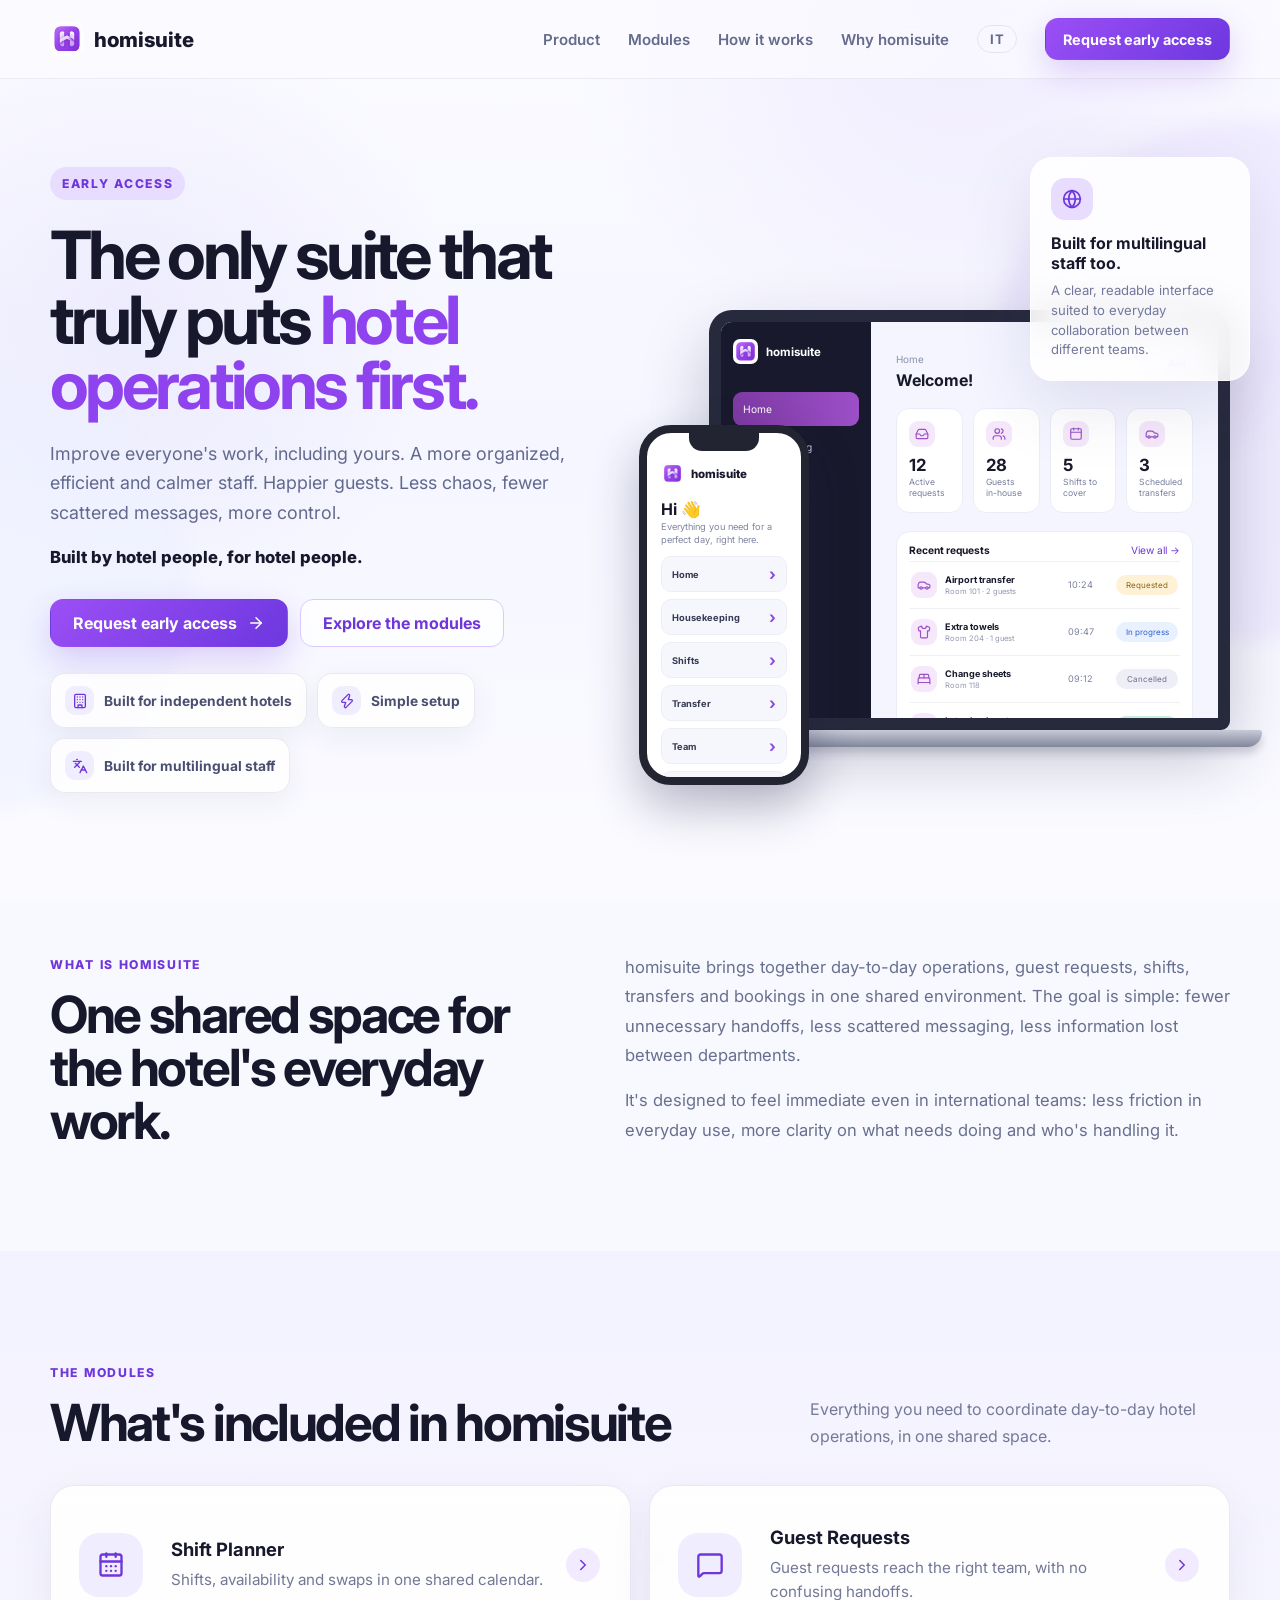
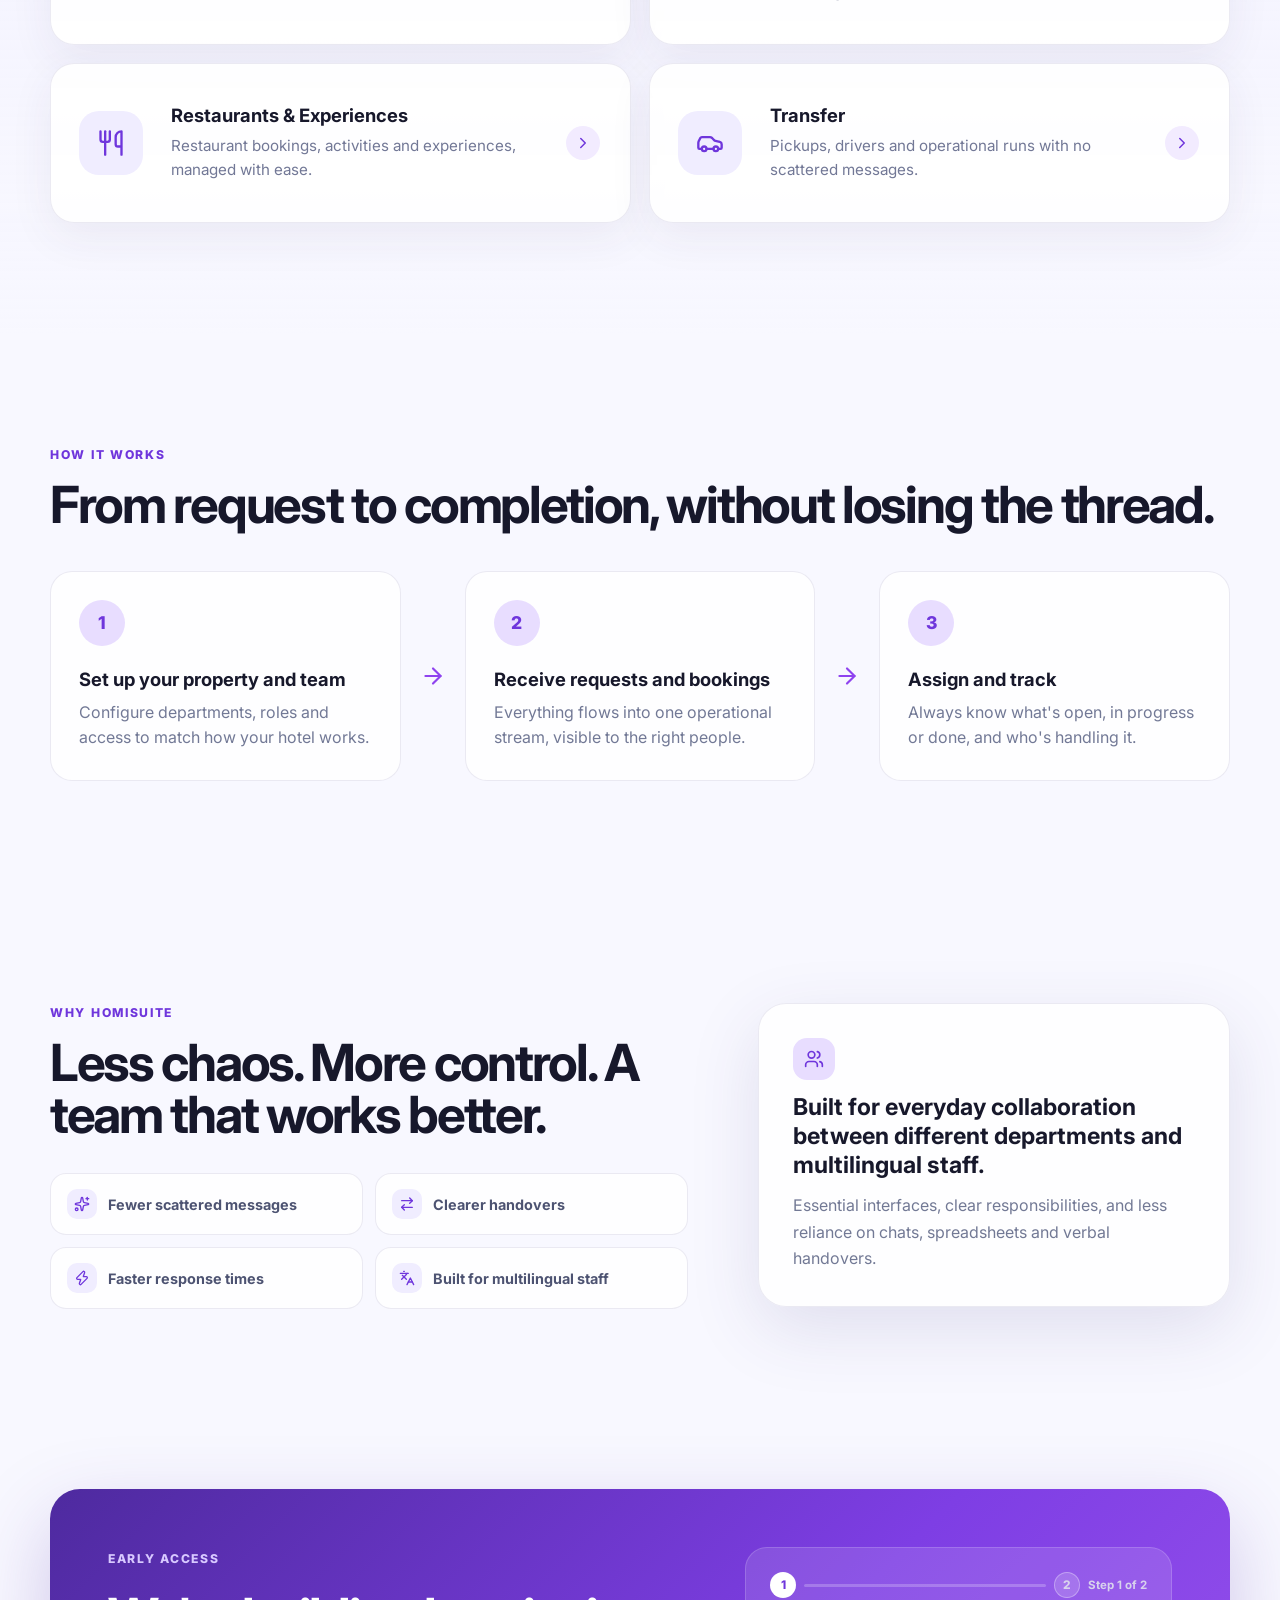
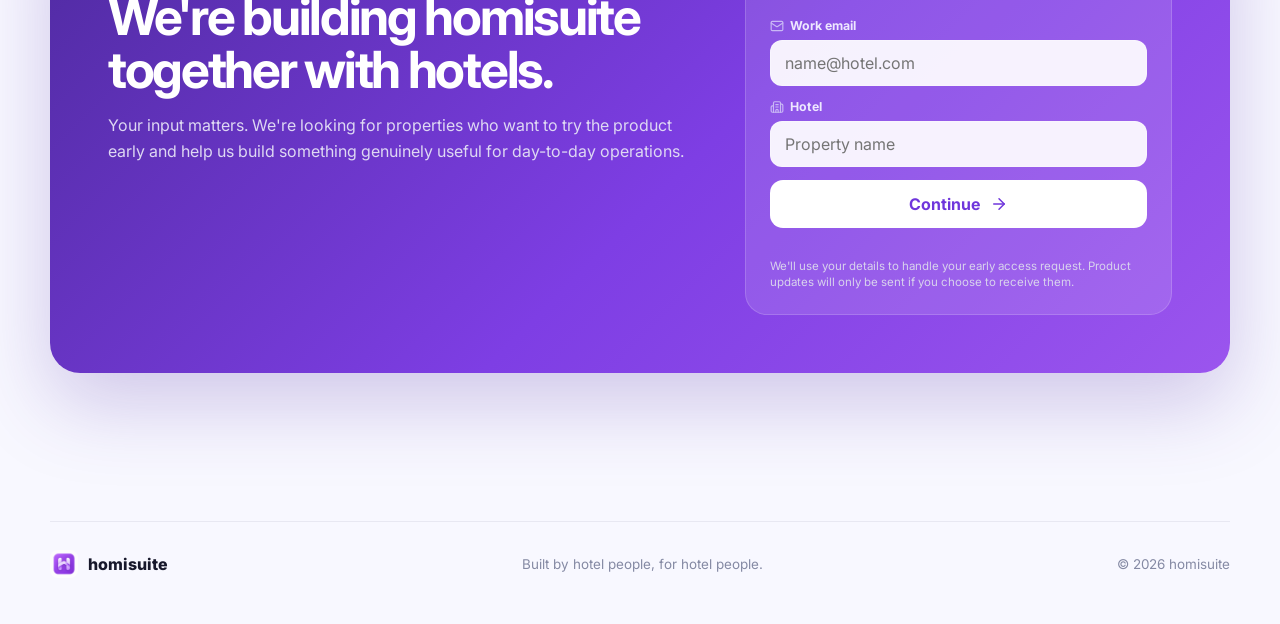
==== en/index.html @ 96ec38be "Aggiunge la versione inglese della landing page (/en/) Pagina statica separata invece di un toggle l" ====
<!DOCTYPE html>
<html lang="en">
<head>
  <meta charset="UTF-8" />
  <meta name="viewport" content="width=device-width, initial-scale=1.0" />
  <meta name="description" content="homisuite is the operations suite for hotels that brings guest requests, shifts, transfers, restaurants and experiences together in one shared space." />
  <meta name="theme-color" content="#17182b" />
  <meta name="color-scheme" content="light" />
  <title>homisuite — Hotel operations, in one shared space</title>
  <link rel="canonical" href="https://www.homisuite.com/en/" />
  <link rel="alternate" hreflang="it" href="https://www.homisuite.com/" />
  <link rel="alternate" hreflang="en" href="https://www.homisuite.com/en/" />
  <link rel="alternate" hreflang="x-default" href="https://www.homisuite.com/" />

  <!-- Open Graph -->
  <meta property="og:type" content="website" />
  <meta property="og:url" content="https://www.homisuite.com/en/" />
  <meta property="og:site_name" content="homisuite" />
  <meta property="og:locale" content="en_US" />
  <meta property="og:locale:alternate" content="it_IT" />
  <meta property="og:title" content="homisuite — Hotel operations, in one shared space" />
  <meta property="og:description" content="homisuite is the operations suite for hotels that brings guest requests, shifts, transfers, restaurants and experiences together in one shared space." />
  <meta property="og:image" content="https://www.homisuite.com/assets/og-image.png" />
  <meta property="og:image:width" content="1200" />
  <meta property="og:image:height" content="630" />
  <meta property="og:image:alt" content="homisuite — Hotel operations software, built for hotel people" />

  <!-- Twitter Card -->
  <meta name="twitter:card" content="summary_large_image" />
  <meta name="twitter:title" content="homisuite — Hotel operations, in one shared space" />
  <meta name="twitter:description" content="homisuite is the operations suite for hotels that brings guest requests, shifts, transfers, restaurants and experiences together in one shared space." />
  <meta name="twitter:image" content="https://www.homisuite.com/assets/og-image.png" />

  <link rel="preconnect" href="https://fonts.googleapis.com">
  <link rel="preconnect" href="https://fonts.gstatic.com" crossorigin>
  <link href="https://fonts.googleapis.com/css2?family=Inter:wght@400;500;600;700;800&display=swap" rel="stylesheet">
  <link rel="icon" type="image/png" href="../assets/homisuite-icon-256.png" />
  <link rel="apple-touch-icon" href="../assets/homisuite-icon-256.png" />
  <link rel="stylesheet" href="../styles.css" />

  <script type="application/ld+json">
  {
    "@context": "https://schema.org",
    "@type": "SoftwareApplication",
    "name": "homisuite",
    "url": "https://www.homisuite.com/en/",
    "description": "homisuite is the operations suite for hotels that brings guest requests, shifts, transfers, restaurants and experiences together in one shared space.",
    "applicationCategory": "BusinessApplication",
    "operatingSystem": "Web",
    "image": "https://www.homisuite.com/assets/og-image.png",
    "publisher": {
      "@type": "Organization",
      "name": "homisuite",
      "url": "https://www.homisuite.com/",
      "logo": "https://www.homisuite.com/assets/homisuite-icon-256.png"
    }
  }
  </script>
</head>
<body>
  <div class="ambient ambient-one"></div>
  <div class="ambient ambient-two"></div>

  <header class="site-header">
    <div class="container nav-wrap">
      <a class="brand" href="#top" aria-label="homisuite home">
        <img src="../assets/homisuite-icon-256.png" alt="" class="brand-icon" />
        <span>homisuite</span>
      </a>

      <nav class="nav-links" aria-label="Main navigation">
        <a href="#product">Product</a>
        <a href="#modules">Modules</a>
        <a href="#how-it-works">How it works</a>
        <a href="#why">Why homisuite</a>
        <a class="lang-switch" href="/" hreflang="it" lang="it">IT</a>
      </nav>

      <a class="button button-small button-primary" href="#early-access">Request early access</a>
      <button class="menu-toggle" aria-label="Open menu" aria-expanded="false">
        <svg class="icon icon-menu" viewBox="0 0 24 24" fill="none" stroke="currentColor" stroke-width="2" stroke-linecap="round" stroke-linejoin="round" aria-hidden="true"><path d="M4 5h16" /><path d="M4 12h16" /><path d="M4 19h16" /></svg>
        <svg class="icon icon-x" viewBox="0 0 24 24" fill="none" stroke="currentColor" stroke-width="2" stroke-linecap="round" stroke-linejoin="round" aria-hidden="true"><path d="M18 6 6 18" /><path d="m6 6 12 12" /></svg>
      </button>
    </div>
  </header>

  <main id="top">
    <section class="hero section">
      <div class="container hero-grid">
        <div class="hero-copy">
          <span class="eyebrow">EARLY ACCESS</span>
          <h1>The only suite that truly puts <span>hotel operations first.</span></h1>
          <p class="hero-lead">Improve everyone's work, including yours. A more organized, efficient and calmer staff. Happier guests. Less chaos, fewer scattered messages, more control.</p>
          <p class="origin-line">Built by hotel people, for hotel people.</p>

          <div class="hero-actions">
            <a class="button button-primary" href="#early-access">Request early access <svg class="icon icon-arrow-right" viewBox="0 0 24 24" fill="none" stroke="currentColor" stroke-width="2" stroke-linecap="round" stroke-linejoin="round" aria-hidden="true"><path d="M5 12h14" /><path d="m12 5 7 7-7 7" /></svg></a>
            <a class="button button-secondary" href="#modules">Explore the modules</a>
          </div>

          <div class="hero-chips" aria-label="Key strengths">
            <div class="chip"><span class="chip-icon"><svg class="icon icon-building" viewBox="0 0 24 24" fill="none" stroke="currentColor" stroke-width="2" stroke-linecap="round" stroke-linejoin="round" aria-hidden="true"><path d="M12 10h.01" /><path d="M12 14h.01" /><path d="M12 6h.01" /><path d="M16 10h.01" /><path d="M16 14h.01" /><path d="M16 6h.01" /><path d="M8 10h.01" /><path d="M8 14h.01" /><path d="M8 6h.01" /><path d="M9 22v-3a1 1 0 0 1 1-1h4a1 1 0 0 1 1 1v3" /><rect x="4" y="2" width="16" height="20" rx="2" /></svg></span><span>Built for independent hotels</span></div>
            <div class="chip"><span class="chip-icon"><svg class="icon icon-zap" viewBox="0 0 24 24" fill="none" stroke="currentColor" stroke-width="2" stroke-linecap="round" stroke-linejoin="round" aria-hidden="true"><path d="M15.914 4a1.5 1.5 0 00-2.474-1.561l-9 9A1.5 1.5 0 005.5 14h4.002a.5.5 0 01.471.666L8.086 20a1.5 1.5 0 002.475 1.56l9-9A1.5 1.5 0 0018.5 10h-3.997a.5.5 0 01-.472-.667z" /></svg></span><span>Simple setup</span></div>
            <div class="chip"><span class="chip-icon"><svg class="icon icon-languages" viewBox="0 0 24 24" fill="none" stroke="currentColor" stroke-width="2" stroke-linecap="round" stroke-linejoin="round" aria-hidden="true"><path d="m5 8 6 6" /><path d="m4 14 6-6 2-3" /><path d="M2 5h12" /><path d="M7 2h1" /><path d="m22 22-5-10-5 10" /><path d="M14 18h6" /></svg></span><span>Built for multilingual staff</span></div>
          </div>
        </div>

        <div class="hero-visual" aria-label="homisuite product preview">
          <div class="multilingual-card glass-card">
            <div class="round-icon"><svg class="icon icon-globe" viewBox="0 0 24 24" fill="none" stroke="currentColor" stroke-width="2" stroke-linecap="round" stroke-linejoin="round" aria-hidden="true"><circle cx="12" cy="12" r="10" /><path d="M12 2a14.5 14.5 0 0 0 0 20 14.5 14.5 0 0 0 0-20" /><path d="M2 12h20" /></svg></div>
            <strong>Built for multilingual staff too.</strong>
            <p>A clear, readable interface suited to everyday collaboration between different teams.</p>
          </div>

          <div class="laptop-shell">
            <div class="screen">
              <aside class="mock-sidebar">
                <div class="mock-brand"><img src="../assets/homisuite-icon-256.png" alt=""><span>homisuite</span></div>
                <button class="mock-nav active">Home</button>
                <button class="mock-nav">Housekeeping</button>
                <button class="mock-nav">Shifts</button>
                <button class="mock-nav">Transfer</button>
                <button class="mock-nav">Team</button>
                <button class="mock-nav">Settings</button>
              </aside>

              <div class="mock-main">
                <div class="mock-topbar">
                  <div>
                    <small>Home</small>
                    <h3>Welcome!</h3>
                  </div>
                  <div class="mock-avatar">AM</div>
                </div>

                <div class="mock-kpis">
                  <article><span class="kpi-icon"><svg viewBox="0 0 24 24" fill="none" stroke="currentColor" stroke-width="2" stroke-linecap="round" stroke-linejoin="round" aria-hidden="true"><polyline points="22 12 16 12 14 15 10 15 8 12 2 12" /><path d="M5.45 5.11 2 12v6a2 2 0 0 0 2 2h16a2 2 0 0 0 2-2v-6l-3.45-6.89A2 2 0 0 0 16.76 4H7.24a2 2 0 0 0-1.79 1.11z" /></svg></span><strong>12</strong><small>Active requests</small></article>
                  <article><span class="kpi-icon"><svg viewBox="0 0 24 24" fill="none" stroke="currentColor" stroke-width="2" stroke-linecap="round" stroke-linejoin="round" aria-hidden="true"><path d="M16 21v-2a4 4 0 0 0-4-4H6a4 4 0 0 0-4 4v2" /><path d="M16 3.128a4 4 0 0 1 0 7.744" /><path d="M22 21v-2a4 4 0 0 0-3-3.87" /><circle cx="9" cy="7" r="4" /></svg></span><strong>28</strong><small>Guests in-house</small></article>
                  <article><span class="kpi-icon"><svg viewBox="0 0 24 24" fill="none" stroke="currentColor" stroke-width="2" stroke-linecap="round" stroke-linejoin="round" aria-hidden="true"><path d="M8 2v3" /><path d="M16 2v3" /><rect x="3" y="3" width="18" height="18" rx="2" /><path d="M3 9h18" /></svg></span><strong>5</strong><small>Shifts to cover</small></article>
                  <article><span class="kpi-icon"><svg viewBox="0 0 24 24" fill="none" stroke="currentColor" stroke-width="2" stroke-linecap="round" stroke-linejoin="round" aria-hidden="true"><path d="M19 17h2c.6 0 1-.4 1-1v-3c0-.9-.7-1.7-1.5-1.9C18.7 10.6 16 10 16 10s-1.3-1.4-2.2-2.3c-.5-.4-1.1-.7-1.8-.7H5c-.6 0-1.1.4-1.4.9l-1.4 2.9A3.7 3.7 0 0 0 2 12v4c0 .6.4 1 1 1h2" /><circle cx="7" cy="17" r="2" /><path d="M9 17h6" /><circle cx="17" cy="17" r="2" /></svg></span><strong>3</strong><small>Scheduled transfers</small></article>
                </div>

                <div class="mock-list">
                  <div class="list-header"><strong>Recent requests</strong><span>View all →</span></div>
                  <div class="mock-row"><span class="row-icon"><svg viewBox="0 0 24 24" fill="none" stroke="currentColor" stroke-width="2" stroke-linecap="round" stroke-linejoin="round" aria-hidden="true"><path d="M19 17h2c.6 0 1-.4 1-1v-3c0-.9-.7-1.7-1.5-1.9C18.7 10.6 16 10 16 10s-1.3-1.4-2.2-2.3c-.5-.4-1.1-.7-1.8-.7H5c-.6 0-1.1.4-1.4.9l-1.4 2.9A3.7 3.7 0 0 0 2 12v4c0 .6.4 1 1 1h2" /><circle cx="7" cy="17" r="2" /><path d="M9 17h6" /><circle cx="17" cy="17" r="2" /></svg></span><div><strong>Airport transfer</strong><small>Room 101 · 2 guests</small></div><time>10:24</time><span class="status wait">Requested</span></div>
                  <div class="mock-row"><span class="row-icon"><svg viewBox="0 0 24 24" fill="none" stroke="currentColor" stroke-width="2" stroke-linecap="round" stroke-linejoin="round" aria-hidden="true"><path d="M20.38 3.46 16 2a4 4 0 0 1-8 0L3.62 3.46a2 2 0 0 0-1.34 2.23l.58 3.47a1 1 0 0 0 .99.84H6v10c0 1.1.9 2 2 2h8a2 2 0 0 0 2-2V10h2.15a1 1 0 0 0 .99-.84l.58-3.47a2 2 0 0 0-1.34-2.23z" /></svg></span><div><strong>Extra towels</strong><small>Room 204 · 1 guest</small></div><time>09:47</time><span class="status prog">In progress</span></div>
                  <div class="mock-row"><span class="row-icon"><svg viewBox="0 0 24 24" fill="none" stroke="currentColor" stroke-width="2" stroke-linecap="round" stroke-linejoin="round" aria-hidden="true"><path d="M2 20v-8a2 2 0 0 1 2-2h16a2 2 0 0 1 2 2v8" /><path d="M4 10V6a2 2 0 0 1 2-2h12a2 2 0 0 1 2 2v4" /><path d="M12 4v6" /><path d="M2 18h20" /></svg></span><div><strong>Change sheets</strong><small>Room 118</small></div><time>09:12</time><span class="status off">Cancelled</span></div>
                  <div class="mock-row"><span class="row-icon"><svg viewBox="0 0 24 24" fill="none" stroke="currentColor" stroke-width="2" stroke-linecap="round" stroke-linejoin="round" aria-hidden="true"><circle cx="12" cy="12" r="10" /><path d="M12 6v6l4 2" /></svg></span><div><strong>Late check-out</strong><small>Room 117 · 1 guest</small></div><time>08:50</time><span class="status done">Completed</span></div>
                </div>
              </div>
            </div>
            <div class="laptop-base"></div>
          </div>

          <div class="phone-shell">
            <div class="phone-notch"></div>
            <div class="phone-content">
              <div class="phone-brand"><img src="../assets/homisuite-icon-256.png" alt=""><span>homisuite</span></div>
              <h3>Hi 👋</h3>
              <p>Everything you need for a perfect day, right here.</p>
              <div class="phone-item">Home <span>›</span></div>
              <div class="phone-item">Housekeeping <span>›</span></div>
              <div class="phone-item">Shifts <span>›</span></div>
              <div class="phone-item">Transfer <span>›</span></div>
              <div class="phone-item">Team <span>›</span></div>
              <div class="phone-item">Settings <span>›</span></div>
            </div>
          </div>
        </div>
      </div>
    </section>

    <section id="product" class="section section-tight">
      <div class="container intro-grid">
        <div>
          <span class="section-label">WHAT IS HOMISUITE</span>
          <h2>One shared space for the hotel's everyday work.</h2>
        </div>
        <div class="intro-copy">
          <p>homisuite brings together day-to-day operations, guest requests, shifts, transfers and bookings in one shared environment. The goal is simple: fewer unnecessary handoffs, less scattered messaging, less information lost between departments.</p>
          <p>It's designed to feel immediate even in international teams: less friction in everyday use, more clarity on what needs doing and who's handling it.</p>
        </div>
      </div>
    </section>

    <section id="modules" class="section modules-section">
      <div class="container">
        <div class="section-heading">
          <div>
            <span class="section-label">THE MODULES</span>
            <h2>What's included in homisuite</h2>
          </div>
          <p>Everything you need to coordinate day-to-day hotel operations, in one shared space.</p>
        </div>

        <div class="module-grid">
          <article class="module-card reveal">
            <div class="module-icon"><svg class="icon icon-calendar-days" viewBox="0 0 24 24" fill="none" stroke="currentColor" stroke-width="2" stroke-linecap="round" stroke-linejoin="round" aria-hidden="true"><path d="M8 2v3" /><path d="M16 2v3" /><rect x="3" y="3" width="18" height="18" rx="2" /><path d="M3 9h18" /><path d="M8 13h.01" /><path d="M12 13h.01" /><path d="M16 13h.01" /><path d="M8 17h.01" /><path d="M12 17h.01" /><path d="M16 17h.01" /></svg></div>
            <div><h3>Shift Planner</h3><p>Shifts, availability and swaps in one shared calendar.</p></div>
            <span class="card-arrow"><svg class="icon icon-chevron-right" viewBox="0 0 24 24" fill="none" stroke="currentColor" stroke-width="2" stroke-linecap="round" stroke-linejoin="round" aria-hidden="true"><path d="m9 18 6-6-6-6" /></svg></span>
          </article>
          <article class="module-card reveal">
            <div class="module-icon"><svg class="icon icon-message-square" viewBox="0 0 24 24" fill="none" stroke="currentColor" stroke-width="2" stroke-linecap="round" stroke-linejoin="round" aria-hidden="true"><path d="M22 17a2 2 0 0 1-2 2H6.828a2 2 0 0 0-1.414.586l-2.202 2.202A.71.71 0 0 1 2 21.286V5a2 2 0 0 1 2-2h16a2 2 0 0 1 2 2z" /></svg></div>
            <div><h3>Guest Requests</h3><p>Guest requests reach the right team, with no confusing handoffs.</p></div>
            <span class="card-arrow"><svg class="icon icon-chevron-right" viewBox="0 0 24 24" fill="none" stroke="currentColor" stroke-width="2" stroke-linecap="round" stroke-linejoin="round" aria-hidden="true"><path d="m9 18 6-6-6-6" /></svg></span>
          </article>
          <article class="module-card reveal">
            <div class="module-icon"><svg class="icon icon-utensils" viewBox="0 0 24 24" fill="none" stroke="currentColor" stroke-width="2" stroke-linecap="round" stroke-linejoin="round" aria-hidden="true"><path d="M3 2v7c0 1.1.9 2 2 2h4a2 2 0 0 0 2-2V2" /><path d="M7 2v20" /><path d="M21 15V2a5 5 0 0 0-5 5v6c0 1.1.9 2 2 2h3Zm0 0v7" /></svg></div>
            <div><h3>Restaurants &amp; Experiences</h3><p>Restaurant bookings, activities and experiences, managed with ease.</p></div>
            <span class="card-arrow"><svg class="icon icon-chevron-right" viewBox="0 0 24 24" fill="none" stroke="currentColor" stroke-width="2" stroke-linecap="round" stroke-linejoin="round" aria-hidden="true"><path d="m9 18 6-6-6-6" /></svg></span>
          </article>
          <article class="module-card reveal">
            <div class="module-icon"><svg class="icon icon-car" viewBox="0 0 24 24" fill="none" stroke="currentColor" stroke-width="2" stroke-linecap="round" stroke-linejoin="round" aria-hidden="true"><path d="M19 17h2c.6 0 1-.4 1-1v-3c0-.9-.7-1.7-1.5-1.9C18.7 10.6 16 10 16 10s-1.3-1.4-2.2-2.3c-.5-.4-1.1-.7-1.8-.7H5c-.6 0-1.1.4-1.4.9l-1.4 2.9A3.7 3.7 0 0 0 2 12v4c0 .6.4 1 1 1h2" /><circle cx="7" cy="17" r="2" /><path d="M9 17h6" /><circle cx="17" cy="17" r="2" /></svg></div>
            <div><h3>Transfer</h3><p>Pickups, drivers and operational runs with no scattered messages.</p></div>
            <span class="card-arrow"><svg class="icon icon-chevron-right" viewBox="0 0 24 24" fill="none" stroke="currentColor" stroke-width="2" stroke-linecap="round" stroke-linejoin="round" aria-hidden="true"><path d="m9 18 6-6-6-6" /></svg></span>
          </article>
        </div>
      </div>
    </section>

    <section id="how-it-works" class="section process-section">
      <div class="container">
        <div class="section-heading single">
          <div><span class="section-label">HOW IT WORKS</span><h2>From request to completion, without losing the thread.</h2></div>
        </div>

        <div class="steps-grid">
          <article class="step-card reveal"><span class="step-number">1</span><h3>Set up your property and team</h3><p>Configure departments, roles and access to match how your hotel works.</p></article>
          <div class="step-arrow"><svg class="icon icon-arrow-right" viewBox="0 0 24 24" fill="none" stroke="currentColor" stroke-width="2" stroke-linecap="round" stroke-linejoin="round" aria-hidden="true"><path d="M5 12h14" /><path d="m12 5 7 7-7 7" /></svg></div>
          <article class="step-card reveal"><span class="step-number">2</span><h3>Receive requests and bookings</h3><p>Everything flows into one operational stream, visible to the right people.</p></article>
          <div class="step-arrow"><svg class="icon icon-arrow-right" viewBox="0 0 24 24" fill="none" stroke="currentColor" stroke-width="2" stroke-linecap="round" stroke-linejoin="round" aria-hidden="true"><path d="M5 12h14" /><path d="m12 5 7 7-7 7" /></svg></div>
          <article class="step-card reveal"><span class="step-number">3</span><h3>Assign and track</h3><p>Always know what's open, in progress or done, and who's handling it.</p></article>
        </div>
      </div>
    </section>

    <section id="why" class="section benefits-section">
      <div class="container benefits-grid">
        <div>
          <span class="section-label">WHY HOMISUITE</span>
          <h2>Less chaos. More control. A team that works better.</h2>
          <div class="benefit-list">
            <div class="benefit-pill reveal"><span><svg class="icon icon-sparkles" viewBox="0 0 24 24" fill="none" stroke="currentColor" stroke-width="2" stroke-linecap="round" stroke-linejoin="round" aria-hidden="true"><path d="M11.017 2.814a1 1 0 0 1 1.966 0l1.051 5.558a2 2 0 0 0 1.594 1.594l5.558 1.051a1 1 0 0 1 0 1.966l-5.558 1.051a2 2 0 0 0-1.594 1.594l-1.051 5.558a1 1 0 0 1-1.966 0l-1.051-5.558a2 2 0 0 0-1.594-1.594l-5.558-1.051a1 1 0 0 1 0-1.966l5.558-1.051a2 2 0 0 0 1.594-1.594z" /><path d="M20 2v4" /><path d="M22 4h-4" /><circle cx="4" cy="20" r="2" /></svg></span>Fewer scattered messages</div>
            <div class="benefit-pill reveal"><span><svg class="icon icon-arrow-right-left" viewBox="0 0 24 24" fill="none" stroke="currentColor" stroke-width="2" stroke-linecap="round" stroke-linejoin="round" aria-hidden="true"><path d="m16 3 4 4-4 4" /><path d="M20 7H4" /><path d="m8 21-4-4 4-4" /><path d="M4 17h16" /></svg></span>Clearer handovers</div>
            <div class="benefit-pill reveal"><span><svg class="icon icon-zap" viewBox="0 0 24 24" fill="none" stroke="currentColor" stroke-width="2" stroke-linecap="round" stroke-linejoin="round" aria-hidden="true"><path d="M15.914 4a1.5 1.5 0 00-2.474-1.561l-9 9A1.5 1.5 0 005.5 14h4.002a.5.5 0 01.471.666L8.086 20a1.5 1.5 0 002.475 1.56l9-9A1.5 1.5 0 0018.5 10h-3.997a.5.5 0 01-.472-.667z" /></svg></span>Faster response times</div>
            <div class="benefit-pill reveal"><span><svg class="icon icon-languages" viewBox="0 0 24 24" fill="none" stroke="currentColor" stroke-width="2" stroke-linecap="round" stroke-linejoin="round" aria-hidden="true"><path d="m5 8 6 6" /><path d="m4 14 6-6 2-3" /><path d="M2 5h12" /><path d="M7 2h1" /><path d="m22 22-5-10-5 10" /><path d="M14 18h6" /></svg></span>Built for multilingual staff</div>
          </div>
        </div>
        <aside class="team-card">
          <div class="round-icon"><svg class="icon icon-users" viewBox="0 0 24 24" fill="none" stroke="currentColor" stroke-width="2" stroke-linecap="round" stroke-linejoin="round" aria-hidden="true"><path d="M16 21v-2a4 4 0 0 0-4-4H6a4 4 0 0 0-4 4v2" /><path d="M16 3.128a4 4 0 0 1 0 7.744" /><path d="M22 21v-2a4 4 0 0 0-3-3.87" /><circle cx="9" cy="7" r="4" /></svg></div>
          <h3>Built for everyday collaboration between different departments and multilingual staff.</h3>
          <p>Essential interfaces, clear responsibilities, and less reliance on chats, spreadsheets and verbal handovers.</p>
        </aside>
      </div>
    </section>

    <section id="early-access" class="section cta-section">
      <div class="container cta-card">
        <div>
          <span class="section-label light">EARLY ACCESS</span>
          <h2>We're building homisuite together with hotels.</h2>
          <p>Your input matters. We're looking for properties who want to try the product early and help us build something genuinely useful for day-to-day operations.</p>
        </div>
        <form class="early-form" id="earlyForm" novalidate>
          <div class="form-progress" role="status" aria-live="polite">
            <span class="form-progress-step is-active" data-step-dot="1">1</span>
            <span class="form-progress-track"><span class="form-progress-fill" id="earlyFormProgressFill"></span></span>
            <span class="form-progress-step" data-step-dot="2">2</span>
            <span class="form-progress-label" id="earlyFormProgressLabel">Step 1 of 2</span>
          </div>

          <fieldset class="form-step is-active" id="earlyFormStep1" data-step="1">
            <legend class="sr-only">Your details</legend>
            <label>
              <span><svg class="icon icon-mail" viewBox="0 0 24 24" fill="none" stroke="currentColor" stroke-width="2" stroke-linecap="round" stroke-linejoin="round" aria-hidden="true"><path d="m22 7-8.991 5.727a2 2 0 0 1-2.009 0L2 7" /><rect x="2" y="4" width="20" height="16" rx="2" /></svg>Work email</span>
              <input type="email" name="email" placeholder="name@hotel.com" autocomplete="email" required />
            </label>
            <label>
              <span><svg class="icon icon-building-2" viewBox="0 0 24 24" fill="none" stroke="currentColor" stroke-width="2" stroke-linecap="round" stroke-linejoin="round" aria-hidden="true"><path d="M10 12h4" /><path d="M10 8h4" /><path d="M14 21v-3a2 2 0 0 0-4 0v3" /><path d="M6 10H4a2 2 0 0 0-2 2v7a2 2 0 0 0 2 2h16a2 2 0 0 0 2-2V9a2 2 0 0 0-2-2h-2" /><path d="M6 21V5a2 2 0 0 1 2-2h8a2 2 0 0 1 2 2v16" /></svg>Hotel</span>
              <input type="text" name="hotel_name" placeholder="Property name" autocomplete="organization" required />
            </label>
            <button class="button button-light" type="button" id="earlyFormNext">
              Continue
              <svg class="icon icon-arrow-right" viewBox="0 0 24 24" fill="none" stroke="currentColor" stroke-width="2" stroke-linecap="round" stroke-linejoin="round" aria-hidden="true"><path d="M5 12h14" /><path d="m12 5 7 7-7 7" /></svg>
            </button>
          </fieldset>

          <fieldset class="form-step" id="earlyFormStep2" data-step="2">
            <legend class="sr-only">A few more details</legend>
            <div class="form-row">
              <div class="field">
                <span><svg class="icon icon-user" viewBox="0 0 24 24" fill="none" stroke="currentColor" stroke-width="2" stroke-linecap="round" stroke-linejoin="round" aria-hidden="true"><path d="M19 21v-2a4 4 0 0 0-4-4H9a4 4 0 0 0-4 4v2" /><circle cx="12" cy="7" r="4" /></svg>Your role</span>
                <select name="role" required>
                  <option value="" disabled selected hidden>Select…</option>
                  <option value="general_manager">General Manager</option>
                  <option value="front_office_manager">Front Office Manager</option>
                  <option value="front_office">Front Office / Reception</option>
                  <option value="operations">Operations</option>
                  <option value="owner">Owner</option>
                  <option value="other">Other</option>
                </select>
              </div>
              <div class="field">
                <span><svg class="icon icon-bed-double" viewBox="0 0 24 24" fill="none" stroke="currentColor" stroke-width="2" stroke-linecap="round" stroke-linejoin="round" aria-hidden="true"><path d="M2 20v-8a2 2 0 0 1 2-2h16a2 2 0 0 1 2 2v8" /><path d="M4 10V6a2 2 0 0 1 2-2h12a2 2 0 0 1 2 2v4" /><path d="M12 4v6" /><path d="M2 18h20" /></svg>Number of rooms</span>
                <select name="rooms_range" required>
                  <option value="" disabled selected hidden>Select…</option>
                  <option value="1-20">1–20</option>
                  <option value="21-50">21–50</option>
                  <option value="51-100">51–100</option>
                  <option value="101-200">101–200</option>
                  <option value="200+">200+</option>
                </select>
              </div>
            </div>
            <div class="field">
              <span><svg class="icon icon-list-checks" viewBox="0 0 24 24" fill="none" stroke="currentColor" stroke-width="2" stroke-linecap="round" stroke-linejoin="round" aria-hidden="true"><path d="M13 5h8" /><path d="M13 12h8" /><path d="M13 19h8" /><path d="m3 17 2 2 4-4" /><path d="m3 7 2 2 4-4" /></svg>What would you like to simplify? <small class="field-hint">(you can pick more than one)</small></span>
              <select name="main_problem" required multiple>
                <option value="guest_requests">Guest requests</option>
                <option value="shift_planning">Shifts &amp; staff scheduling</option>
                <option value="internal_communication">Cross-department communication</option>
                <option value="transfer">Transfers &amp; transportation</option>
                <option value="restaurants_experiences">Restaurants &amp; experiences</option>
                <option value="handover">Handovers</option>
                <option value="other">Other</option>
              </select>
            </div>

            <label class="checkbox-field">
              <input type="checkbox" name="marketing_consent" role="switch" />
              <span>I want to receive updates about the launch and news from homisuite.</span>
            </label>

            <label class="hp-field" aria-hidden="true">
              <span>Please leave this field blank</span>
              <input type="text" name="website" tabindex="-1" autocomplete="off" />
            </label>

            <div class="form-step-actions">
              <button class="button button-ghost-light" type="button" id="earlyFormBack">
                <svg class="icon icon-arrow-left" viewBox="0 0 24 24" fill="none" stroke="currentColor" stroke-width="2" stroke-linecap="round" stroke-linejoin="round" aria-hidden="true"><path d="m12 19-7-7 7-7" /><path d="M19 12H5" /></svg>
                Back
              </button>
              <button class="button button-light" type="submit" id="earlyFormSubmit">
                <span class="btn-label">Request early access</span>
                <svg class="icon icon-loader-2 spin" viewBox="0 0 24 24" fill="none" stroke="currentColor" stroke-width="2" stroke-linecap="round" stroke-linejoin="round" aria-hidden="true" hidden><path d="M21 12a9 9 0 1 1-6.219-8.56" /></svg>
              </button>
            </div>
          </fieldset>

          <p class="form-message" id="earlyFormMessage" role="status" aria-live="polite"></p>
          <small>We'll use your details to handle your early access request. Product updates will only be sent if you choose to receive them.</small>
        </form>
      </div>
    </section>
  </main>

  <footer class="site-footer">
    <div class="container footer-row">
      <a class="brand footer-brand" href="#top"><img src="../assets/homisuite-icon-256.png" alt=""><span>homisuite</span></a>
      <p>Built by hotel people, for hotel people.</p>
      <span>© 2026 homisuite</span>
    </div>
  </footer>

  <script src="../script.js"></script>
</body>
</html>
---- styles.css ----
:root {
  color-scheme: light;
  --navy: #17182b;
  --navy-soft: #252742;
  --purple: #8f43ef;
  --purple-2: #6f36dc;
  --purple-soft: #e8ddff;
  --lavender: #f0edff;
  --lavender-2: #e6e7f9;
  --paper: #ffffff;
  --text: #252842;
  --muted: #72789b;
  --border: rgba(89, 81, 149, 0.12);
  --shadow: 0 22px 70px rgba(63, 51, 121, 0.13);
}

* { box-sizing: border-box; }
[hidden] { display: none !important; }
/* Grid/flex items default to a content-based minimum size (min-width:auto),
   which lets a long word or a fixed-size child force its track wider than
   the viewport instead of wrapping/shrinking -- the classic "grid/flex
   blowout". Reset it everywhere so every row-like container can actually
   shrink on narrow screens. */
.hero-grid > *, .intro-grid > *, .section-heading > *, .module-grid > *,
.module-card, .steps-grid > *, .step-card, .benefits-grid > *,
.benefit-list > *, .benefit-pill, .cta-card > *, .form-row > *,
.mock-kpis > *, .mock-row > *, .hero-actions > *, .hero-chips > *,
.footer-row > *, .nav-wrap > * { min-width: 0; }
@media (prefers-reduced-motion: reduce) {
  *, *::before, *::after {
    animation-duration: .01ms !important;
    animation-iteration-count: 1 !important;
    transition-duration: .01ms !important;
    scroll-behavior: auto !important;
  }
}
html {
  scroll-behavior: smooth;
  /* iOS Safari scrolls the root element, not body -- overflow-x:hidden on
     body alone doesn't stop it there, so a bled/oversized element (e.g. the
     hero mockup's intentional off-frame crop) can still cause real
     horizontal rubber-banding on an iPhone even though desktop Chrome hides
     it. Setting it here too is what actually contains it on both. */
  overflow-x: hidden;
}
body {
  margin: 0;
  font-family: "Inter", system-ui, -apple-system, BlinkMacSystemFont, "Segoe UI", sans-serif;
  color: var(--text);
  background: #f8f8ff;
  overflow-x: hidden;
}

a { color: inherit; text-decoration: none; }
button, input { font: inherit; }
img { max-width: 100%; display: block; }

body::before {
  content: "";
  position: fixed;
  inset: 0;
  pointer-events: none;
  background:
    radial-gradient(circle at 75% 0%, rgba(151, 105, 244, 0.10), transparent 30%),
    radial-gradient(circle at 10% 35%, rgba(121, 97, 230, 0.08), transparent 25%),
    linear-gradient(180deg, #fbfbff 0%, #f5f6ff 50%, #fbfbff 100%);
  z-index: -3;
}

.ambient {
  position: fixed;
  border-radius: 50%;
  filter: blur(8px);
  opacity: .55;
  z-index: -2;
  pointer-events: none;
  animation: ambient-drift 22s ease-in-out infinite;
}
.ambient-one { width: 520px; height: 520px; background: #ebe4ff; top: 120px; right: -230px; animation-duration: 26s; }
.ambient-two { width: 440px; height: 440px; background: #edf0ff; bottom: 10%; left: -250px; animation-duration: 20s; animation-delay: -6s; }
@keyframes ambient-drift {
  0%, 100% { transform: translate(0, 0) scale(1); }
  33% { transform: translate(3%, -4%) scale(1.06); }
  66% { transform: translate(-3%, 3%) scale(.97); }
}

.container { width: min(1180px, calc(100% - 40px)); margin: 0 auto; }
.section { padding: 110px 0; position: relative; }
.section-tight { padding-top: 50px; padding-bottom: 90px; }

.site-header {
  position: sticky;
  top: 0;
  z-index: 50;
  background: rgba(250, 250, 255, 0.78);
  backdrop-filter: blur(18px);
  border-bottom: 1px solid rgba(52, 47, 90, .07);
}
.nav-wrap { min-height: 78px; display: flex; align-items: center; gap: 28px; }
.brand { display: inline-flex; align-items: center; gap: 10px; font-size: 1.28rem; font-weight: 800; color: var(--navy); }
.brand-icon { width: 34px; height: 34px; border-radius: 10px; }
.nav-links { display: flex; align-items: center; gap: 28px; margin-left: auto; color: #656b8c; font-weight: 600; font-size: .94rem; }
.nav-links a:hover { color: var(--purple-2); }
.lang-switch { display: inline-flex; align-items: center; padding: 5px 12px; border: 1px solid var(--border); border-radius: 999px; font-weight: 700; font-size: .82rem; letter-spacing: .02em; }
.lang-switch:hover { color: var(--purple-2); border-color: var(--purple-soft); }
.menu-toggle { display: none; position: relative; border: 0; background: transparent; color: var(--navy); padding: 6px; width: 36px; height: 36px; }
.menu-toggle .icon { position: absolute; top: 50%; left: 50%; width: 24px; height: 24px; margin: -12px 0 0 -12px; transition: opacity .18s ease, transform .28s cubic-bezier(.34,1.56,.64,1); }
.menu-toggle .icon-x { opacity: 0; transform: rotate(-90deg) scale(.5); }
.menu-toggle[aria-expanded="true"] .icon-menu { opacity: 0; transform: rotate(90deg) scale(.5); }
.menu-toggle[aria-expanded="true"] .icon-x { opacity: 1; transform: rotate(0) scale(1); }

.icon { width: 18px; height: 18px; flex-shrink: 0; }
.sr-only { position: absolute; width: 1px; height: 1px; padding: 0; margin: -1px; overflow: hidden; clip: rect(0, 0, 0, 0); white-space: nowrap; border: 0; }
@keyframes icon-spin { to { transform: rotate(360deg); } }
.icon.spin { animation: icon-spin .8s linear infinite; }

.button {
  min-height: 48px;
  padding: 0 22px;
  border-radius: 13px;
  display: inline-flex;
  align-items: center;
  justify-content: center;
  gap: 10px;
  font-weight: 700;
  border: 1px solid transparent;
  cursor: pointer;
  transition: transform .28s cubic-bezier(.34,1.56,.64,1), box-shadow .22s ease, background .18s ease;
}
.button:hover { transform: translateY(-2px) scale(1.015); }
.button:active { transform: translateY(0) scale(.98); transition-duration: .1s; }
.button-primary { color: white; background: linear-gradient(135deg, #9b4ff5, #6d37df); box-shadow: 0 12px 32px rgba(126, 67, 225, .24); }
.button-primary:hover { box-shadow: 0 18px 44px rgba(126, 67, 225, .36); }
.button-secondary { color: var(--purple-2); background: rgba(255,255,255,.76); border-color: #d9c9ff; }
.button-small { min-height: 42px; padding: 0 17px; font-size: .9rem; }
.button-light { background: white; color: var(--purple-2); width: 100%; }

.hero { padding-top: 88px; }
.hero-grid { display: grid; grid-template-columns: .95fr 1.05fr; gap: 55px; align-items: center; }
.eyebrow, .section-label {
  display: inline-flex;
  align-items: center;
  font-size: .76rem;
  letter-spacing: .14em;
  font-weight: 800;
  color: var(--purple-2);
  background: var(--purple-soft);
  padding: 9px 12px;
  border-radius: 999px;
}
.section-label { background: transparent; padding: 0; margin-bottom: 16px; }
.section-label.light { color: #d8c9ff; }
.hero h1 { margin: 23px 0 20px; color: var(--navy); font-size: clamp(3.1rem, 5.2vw, 5.3rem); line-height: .98; letter-spacing: -.055em; max-width: 720px; }
.hero h1 span { color: var(--purple); }
.hero-lead { margin: 0; color: #62698d; font-size: 1.12rem; line-height: 1.65; max-width: 630px; }
.origin-line { color: var(--navy); font-weight: 800; margin: 20px 0 0; font-size: 1.04rem; }
.hero-actions { display: flex; gap: 12px; flex-wrap: wrap; margin-top: 32px; }
.hero-chips { display: flex; flex-wrap: wrap; gap: 10px; margin-top: 26px; }
.chip { display: flex; align-items: center; gap: 10px; padding: 12px 14px; border-radius: 15px; background: rgba(255,255,255,.82); border: 1px solid var(--border); box-shadow: 0 10px 30px rgba(49,40,92,.06); font-size: .86rem; font-weight: 700; color: #4a4e70; }
.chip-icon { display: grid; place-items: center; width: 29px; height: 29px; border-radius: 10px; background: var(--lavender); color: var(--purple-2); font-weight: 800; }
.chip-icon .icon { width: 16px; height: 16px; }

.hero-visual { position: relative; min-height: 610px; perspective: 1300px; }
.laptop-shell, .phone-shell { transition: transform .4s cubic-bezier(.22,1,.36,1); }
.glass-card { background: rgba(255,255,255,.86); border: 1px solid rgba(255,255,255,.9); backdrop-filter: blur(18px); box-shadow: var(--shadow); }
.multilingual-card { position: absolute; right: -20px; top: -18px; width: 220px; padding: 20px; border-radius: 22px; z-index: 5; }
.multilingual-card strong { display: block; color: var(--navy); line-height: 1.25; font-size: 1rem; }
.multilingual-card p { margin: 8px 0 0; color: var(--muted); font-size: .82rem; line-height: 1.5; }
.round-icon { width: 42px; height: 42px; display: grid; place-items: center; border-radius: 14px; background: var(--purple-soft); margin-bottom: 13px; color: var(--purple-2); }
.round-icon .icon { width: 20px; height: 20px; }

.laptop-shell { position: absolute; left: 70px; right: 0; bottom: 38px; }
.screen { display: grid; grid-template-columns: 150px 1fr; height: 420px; background: #f4f5ff; border: 12px solid #27293c; border-radius: 23px 23px 9px 9px; overflow: hidden; box-shadow: 0 28px 65px rgba(38, 34, 77, .25); }
.laptop-base { height: 17px; margin: 0 -32px; background: linear-gradient(180deg,#c8cad7,#81879b); border-radius: 3px 3px 18px 18px; box-shadow: 0 6px 9px rgba(45,46,72,.2); }
.mock-sidebar { background: #18192c; color: white; padding: 17px 12px; }
.mock-brand { display: flex; align-items: center; gap: 8px; margin-bottom: 28px; font-size: .72rem; font-weight: 700; }
.mock-brand img { width: 25px; height: 25px; border-radius: 7px; }
.mock-nav { width: 100%; border: 0; background: transparent; color: #c9cce3; text-align: left; padding: 11px 10px; border-radius: 9px; margin-bottom: 4px; font-size: .64rem; }
.mock-nav.active { background: linear-gradient(90deg,#7e3aa3,#9c4fc7); color: white; }
.mock-main { padding: 25px; overflow: hidden; }
.mock-topbar { display: flex; justify-content: space-between; align-items: start; }
.mock-topbar small { color: #8a90ae; font-size: .62rem; }
.mock-topbar h3 { color: var(--navy); margin: 3px 0 0; font-size: 1rem; }
.mock-avatar { width: 32px; height: 32px; border-radius: 50%; background: #e5dcff; color: var(--purple-2); display: grid; place-items: center; font-size: .65rem; font-weight: 800; }
.mock-kpis { display: grid; grid-template-columns: repeat(4,1fr); gap: 10px; margin: 18px 0; }
.mock-kpis article { background: white; border-radius: 13px; padding: 12px; border: 1px solid #ececf5; min-width: 0; }
.mock-kpis strong { display: block; color: var(--navy); font-size: 1.05rem; margin-top: 8px; }
.mock-kpis small { display: block; color: #777d9d; font-size: .54rem; line-height: 1.3; margin-top: 2px; }
.kpi-icon, .row-icon { width: 26px; height: 26px; border-radius: 9px; display: grid; place-items: center; background: #f4e8fa; color: #9c4fc7; flex-shrink: 0; }
.kpi-icon svg, .row-icon svg { width: 14px; height: 14px; }
.mock-list { background: white; border-radius: 14px; padding: 12px; border: 1px solid #ececf5; }
.list-header { display:flex; justify-content:space-between; font-size:.64rem; color:var(--navy); margin-bottom: 5px; }.list-header span{color:var(--purple-2)}
.mock-row { display:grid; grid-template-columns:26px 1fr 40px 62px; align-items:center; gap:8px; padding:10px 2px; border-top:1px solid #f0f0f5; font-size:.57rem; }
.mock-row:first-of-type { border-top:0; }
.mock-row strong { display:block; color:var(--navy); }.mock-row small{display:block;color:#9297b1;margin-top:2px}.mock-row time{color:#7d83a0}
.status { font-size:.5rem; padding:5px 7px; border-radius:999px; text-align:center; }.wait{background:#fff1d6;color:#8a6416}.prog{background:#eaf1fe;color:#2a5fcc}.done{background:#c9eedb;color:#146138}.off{background:#edeef6;color:#6b6f8a}

.phone-shell { position:absolute; left: 0; bottom: 0; width: 170px; height: 360px; border: 8px solid #222431; background: white; border-radius: 32px; z-index: 6; box-shadow: 0 22px 48px rgba(38,34,77,.3); overflow: hidden; }
.phone-notch { position:absolute; width:70px; height:20px; left:50%; transform:translateX(-50%); top:-2px; background:#222431; border-radius:0 0 13px 13px; z-index:2; }
.phone-content { padding: 29px 14px 12px; }
.phone-brand { display:flex; align-items:center; gap:7px; font-weight:800; font-size:.72rem; color:var(--navy); }
.phone-brand img{width:23px;height:23px;border-radius:7px}.phone-content h3{margin:14px 0 2px;font-size:1rem;color:var(--navy)}.phone-content p{font-size:.58rem;color:#8186a1;line-height:1.35;margin:0 0 10px}
.phone-item { display:flex; justify-content:space-between; align-items:center; padding:9px 10px; margin:7px 0; border-radius:10px; background:#f6f6fd; color:#353951; font-size:.58rem; font-weight:700; border:1px solid #ededf6; }.phone-item span{color:#8b48e5;font-size:1rem;line-height:1}

.intro-grid { display:grid; grid-template-columns:.9fr 1.1fr; gap:80px; align-items:start; }
h2 { margin: 0; font-size: clamp(2.25rem,4vw,4rem); line-height:1.03; letter-spacing:-.045em; color:var(--navy); }
.intro-copy { color:#68708f; font-size:1.04rem; line-height:1.75; }
.intro-copy p:first-child { margin-top:0; }

.modules-section { background: linear-gradient(180deg, rgba(237,235,255,.48), rgba(249,249,255,.2)); }
.section-heading { display:grid; grid-template-columns:1fr 420px; align-items:end; gap:40px; margin-bottom:36px; }
.section-heading.single { grid-template-columns:1fr; }
.section-heading p { color:#737997; line-height:1.65; margin:0; }
.module-grid { display:grid; grid-template-columns:repeat(2,1fr); gap:18px; }
.module-card { min-height:160px; display:grid; grid-template-columns:72px 1fr 36px; gap:20px; align-items:center; background:rgba(255,255,255,.86); border:1px solid var(--border); border-radius:24px; padding:28px; box-shadow:0 14px 44px rgba(54,43,101,.07); transition:transform .3s cubic-bezier(.34,1.56,.64,1), box-shadow .25s ease, border-color .25s ease; }
.module-card:hover { transform: translateY(-5px) scale(1.012); box-shadow:0 22px 58px rgba(54,43,101,.13); border-color: var(--purple-soft); }
.module-card:hover .module-icon { transform: scale(1.08) rotate(-4deg); }
.module-icon { transition: transform .3s cubic-bezier(.34,1.56,.64,1); }
.module-icon { width:64px;height:64px;display:grid;place-items:center;border-radius:20px;background:var(--lavender);color:var(--purple-2);font-weight:800;font-size:1.55rem; }
.module-icon .icon { width: 28px; height: 28px; }
.module-card h3 { margin:0 0 8px;color:var(--navy);font-size:1.15rem; }.module-card p{margin:0;color:#727896;line-height:1.55;font-size:.95rem}.card-arrow{width:34px;height:34px;border-radius:50%;background:#f2ebff;color:var(--purple-2);display:grid;place-items:center;font-size:1.4rem}
.card-arrow .icon { width: 18px; height: 18px; }

.steps-grid { display:grid; grid-template-columns:1fr 48px 1fr 48px 1fr; align-items:stretch; gap:8px; margin-top:40px; }
.step-card { background:rgba(255,255,255,.84); border:1px solid var(--border); border-radius:22px; padding:28px; min-height:210px; transition: transform .3s cubic-bezier(.34,1.56,.64,1), box-shadow .25s ease; }
.step-card:hover { transform: translateY(-4px); box-shadow: 0 18px 40px rgba(54,43,101,.1); }
.step-number { width:46px;height:46px;border-radius:50%;display:grid;place-items:center;background:var(--purple-soft);color:var(--purple-2);font-weight:800;font-size:1.1rem;margin-bottom:22px; }
.step-card h3 { margin:0 0 10px;color:var(--navy);font-size:1.15rem; }.step-card p{margin:0;color:#727996;line-height:1.6}.step-arrow{display:grid;place-items:center;color:var(--purple);font-size:1.55rem}
.step-arrow .icon { width: 26px; height: 26px; }

.benefits-grid { display:grid; grid-template-columns:1.15fr .85fr; gap:70px; align-items:center; }
.benefit-list { display:grid; grid-template-columns:repeat(2,1fr); gap:12px; margin-top:32px; max-width:650px; }
.benefit-pill { display:flex;align-items:center;gap:11px;background:rgba(255,255,255,.86);border:1px solid var(--border);border-radius:16px;padding:15px 16px;color:#4d5372;font-weight:700;font-size:.9rem;transition:transform .25s cubic-bezier(.34,1.56,.64,1), box-shadow .2s ease, border-color .2s ease; }.benefit-pill span{width:30px;height:30px;border-radius:10px;background:var(--lavender);display:grid;place-items:center;color:var(--purple-2);transition:transform .25s cubic-bezier(.34,1.56,.64,1)}
.benefit-pill:hover { transform: translateX(3px); box-shadow: 0 10px 26px rgba(54,43,101,.08); border-color: var(--purple-soft); }
.benefit-pill:hover span { transform: scale(1.1) rotate(-6deg); }
.benefit-pill .icon { width: 16px; height: 16px; }
.team-card { background:rgba(255,255,255,.86);border:1px solid var(--border);border-radius:28px;padding:34px;box-shadow:var(--shadow); }.team-card h3{color:var(--navy);font-size:1.45rem;line-height:1.25;margin:0 0 12px}.team-card p{color:#727995;line-height:1.65;margin:0}

.cta-section { padding-top:70px; }
.cta-card { display:grid; grid-template-columns:1.15fr .85fr; gap:60px; padding:58px; border-radius:30px; background:linear-gradient(135deg,#4e2a9f,#7e3ee4 55%,#9b55ee); color:white; box-shadow:0 30px 80px rgba(89,50,166,.25); }
.cta-card h2 { color:white; margin-top:8px; max-width:650px; }.cta-card p{color:#ded8f3;line-height:1.65;max-width:650px}.early-form{background:rgba(255,255,255,.12);border:1px solid rgba(255,255,255,.16);border-radius:22px;padding:24px;align-self:center}.early-form label,.early-form .field{display:block;margin-bottom:13px}.early-form label>span,.early-form .field>span{display:flex;align-items:center;flex-wrap:wrap;gap:6px;font-size:.77rem;font-weight:700;margin-bottom:7px;color:#eee8ff}.early-form label>span>.icon,.early-form .field>span>.icon{width:14px;height:14px;color:#c9b8f5}.early-form .field-hint{font-weight:500;color:#c9b8f5;flex-basis:100%;font-size:.72rem}.early-form input,.early-form select{width:100%;height:46px;border-radius:12px;border:1px solid rgba(255,255,255,.22);background:rgba(255,255,255,.92);padding:0 14px;outline:none;color:var(--navy);appearance:none}.early-form select{background-image:url("data:image/svg+xml,%3Csvg xmlns='http://www.w3.org/2000/svg' viewBox='0 0 24 24' fill='none' stroke='%236f36dc' stroke-width='2' stroke-linecap='round' stroke-linejoin='round'%3E%3Cpath d='m6 9 6 6 6-6'/%3E%3C/svg%3E");background-repeat:no-repeat;background-position:right 14px center;background-size:16px;padding-right:38px}.early-form input:focus,.early-form select:focus{box-shadow:0 0 0 3px rgba(255,255,255,.18)}.early-form small{display:block;color:#d8d2ed;margin-top:10px;font-size:.72rem;line-height:1.4}

.form-progress { display: flex; align-items: center; gap: 8px; margin-bottom: 20px; }
.form-progress-step { width: 26px; height: 26px; border-radius: 50%; display: grid; place-items: center; flex-shrink: 0; font-size: .74rem; font-weight: 800; background: rgba(255,255,255,.16); color: #d8d2ed; border: 1px solid rgba(255,255,255,.32); transition: background .2s ease, color .2s ease; }
.form-progress-step.is-active { background: white; color: var(--purple-2); animation: dot-pop .45s cubic-bezier(.34,1.56,.64,1); }
@keyframes dot-pop { 0% { transform: scale(1); } 45% { transform: scale(1.3); } 100% { transform: scale(1); } }
.form-progress-track { flex: 1; height: 3px; border-radius: 2px; background: rgba(255,255,255,.22); overflow: hidden; }
.form-progress-fill { display: block; height: 100%; width: 0; background: white; transition: width .45s cubic-bezier(.34,1.56,.64,1); }
.form-progress-label { font-size: .72rem; font-weight: 700; color: #d8d2ed; white-space: nowrap; }

.form-step { display: none; }
.form-step.is-active { display: block; animation: form-step-in .25s ease; }
@keyframes form-step-in { from { opacity: 0; transform: translateY(6px); } to { opacity: 1; transform: none; } }
fieldset.form-step { border: 0; padding: 0; margin: 0; min-width: 0; }

.form-row { display: grid; grid-template-columns: 1fr 1fr; gap: 14px; }

.checkbox-field { display: flex; align-items: center; gap: 11px; margin: 2px 0 16px; font-size: .8rem; line-height: 1.4; color: #eee8ff; font-weight: 600; cursor: pointer; }
.checkbox-field input[type="checkbox"] { appearance: none; -webkit-appearance: none; position: relative; width: 38px; height: 22px; margin: 0; border-radius: 999px; background: rgba(255,255,255,.22); border: 1px solid rgba(255,255,255,.4); flex-shrink: 0; cursor: pointer; transition: background .15s ease, border-color .15s ease; }
.checkbox-field input[type="checkbox"]::before { content: ''; position: absolute; top: 2px; left: 2px; width: 16px; height: 16px; border-radius: 50%; background: white; box-shadow: 0 1px 3px rgba(20,10,40,.3); transition: transform .15s ease, background .15s ease; }
.checkbox-field input[type="checkbox"]:checked { background: white; border-color: white; }
.checkbox-field input[type="checkbox"]:checked::before { transform: translateX(16px); background: var(--purple-2); }
.checkbox-field input[type="checkbox"]:focus-visible { outline: 2px solid white; outline-offset: 2px; }

.hp-field { position: absolute; width: 1px; height: 1px; overflow: hidden; clip: rect(0 0 0 0); white-space: nowrap; left: -10000px; top: auto; }

.form-step-actions { display: flex; gap: 12px; }
.form-step-actions .button-light { flex: 1; }
.button-ghost-light { background: transparent; color: white; border-color: rgba(255,255,255,.35); flex: 0 0 auto; width: auto; }
.button-ghost-light:hover { background: rgba(255,255,255,.08); }
.early-form button[disabled] { opacity: .72; cursor: not-allowed; transform: none !important; }
.early-form .btn-label { display: inline-flex; align-items: center; gap: 10px; }

.form-message { min-height: 20px; margin: 14px 0 0; font-size: .85rem; font-weight: 700; color: #eee8ff; display: flex; align-items: center; gap: 8px; }
.form-message:empty { margin: 0; }
.form-message.is-success { color: #bdf5d0; }
.form-message.is-error { color: #ffd0d0; }

.select-field { position: relative; }
.early-form select.select-native { position: absolute; opacity: 0; width: 1px; height: 1px; min-height: 0; padding: 0; margin: 0; border: 0; pointer-events: none; }
.select-trigger { all: unset; box-sizing: border-box; width: 100%; height: 46px; border-radius: 12px; border: 1px solid rgba(255,255,255,.22); background: rgba(255,255,255,.92); padding: 0 14px; display: flex; align-items: center; justify-content: space-between; gap: 8px; color: var(--navy); font: inherit; font-weight: 600; cursor: pointer; }
.select-trigger-text { min-width: 0; overflow: hidden; text-overflow: ellipsis; white-space: nowrap; }
.select-trigger-text.is-placeholder { color: #83839f; font-weight: 500; }
.select-trigger .icon-chevron-down { width: 18px; height: 18px; color: var(--purple-2); flex-shrink: 0; transition: transform .15s ease; }
.select-trigger[aria-expanded="true"] .icon-chevron-down { transform: rotate(180deg); }
.select-trigger:focus-visible,
.select-trigger[aria-expanded="true"] { box-shadow: 0 0 0 3px rgba(255,255,255,.28); }
.select-trigger.is-invalid { box-shadow: 0 0 0 2px #ff9a9a inset; }

.select-listbox { position: absolute; top: calc(100% + 6px); left: 0; right: 0; z-index: 30; margin: 0; padding: 6px; list-style: none; background: white; border-radius: 14px; box-shadow: 0 20px 45px rgba(30, 18, 64, .28); border: 1px solid rgba(111, 54, 220, .1); max-height: 230px; overflow-y: auto; scrollbar-width: thin; scrollbar-color: var(--purple-soft) transparent; opacity: 0; transform: translateY(-8px) scale(.97); pointer-events: none; transition: opacity .16s ease, transform .22s cubic-bezier(.34,1.56,.64,1); transform-origin: top center; }
.select-listbox::-webkit-scrollbar { width: 7px; }
.select-listbox::-webkit-scrollbar-track { background: transparent; }
.select-listbox::-webkit-scrollbar-thumb { background: var(--purple-soft); border-radius: 999px; }
.select-listbox::-webkit-scrollbar-button { display: none; width: 0; height: 0; }
.select-listbox.is-open { opacity: 1; transform: translateY(0) scale(1); pointer-events: auto; }
.select-listbox li { padding: 10px 12px; border-radius: 9px; font-size: .88rem; font-weight: 500; color: var(--navy); cursor: pointer; display: flex; align-items: center; justify-content: space-between; gap: 8px; transition: background .12s ease, color .12s ease; }
.select-listbox li.is-active,
.select-listbox li:hover { background: var(--lavender); color: var(--purple-2); }
.select-listbox li[aria-selected="true"] { background: var(--purple-soft); color: var(--purple-2); font-weight: 800; }
.select-listbox li .li-check { width: 15px; height: 15px; flex-shrink: 0; opacity: 0; color: var(--purple-2); }
.select-listbox li[aria-selected="true"] .li-check { opacity: 1; }

.field-error { margin: 5px 2px 0; font-size: .72rem; font-weight: 700; color: #ffd0d0; }
.field-error[hidden] { display: none; }

.site-footer { padding:38px 0 46px; }
.footer-row { display:flex;align-items:center;gap:28px;color:#858aa4;font-size:.84rem;border-top:1px solid rgba(60,54,96,.08);padding-top:28px}.footer-row p{margin:0 auto}.footer-brand{font-size:1rem}.footer-brand img{width:28px;height:28px;border-radius:8px}

.toast { position:fixed; right:20px; bottom:20px; max-width:360px; padding:16px 18px; border-radius:14px; background:var(--navy); color:white; box-shadow:0 20px 55px rgba(25,25,50,.25); z-index:100; animation:toast-in .25s ease; }
@keyframes toast-in { from{opacity:0;transform:translateY(12px)} to{opacity:1;transform:none} }

.js-reveal-ready .reveal { opacity: 0; transform: translateY(26px); transition: opacity .6s ease, transform .6s cubic-bezier(.16,1,.3,1); }
.js-reveal-ready .reveal.is-visible { opacity: 1; transform: none; }

.form-message .icon circle,
.form-message .icon path,
.form-message .icon line { stroke-dasharray: 1; stroke-dashoffset: 1; animation: icon-draw .5s ease forwards; }
.form-message .icon path { animation-delay: .22s; }
@keyframes icon-draw { to { stroke-dashoffset: 0; } }

@media (max-width: 980px) {
  .nav-links { display:none; position:absolute; left:20px; right:20px; top:70px; padding:18px; border-radius:18px; background:white; box-shadow:var(--shadow); flex-direction:column; gap:12px; }
  .nav-links.open { display:flex; }
  .nav-wrap > .button-small { display:none; }
  .menu-toggle { display:block; margin-left:auto; }
  /* These gaps separate side-by-side columns on desktop; once collapsed to
     a single column just above they'd otherwise stay at their desktop size
     and read as a large blank gap between two stacked blocks instead. */
  .hero-grid, .intro-grid, .benefits-grid, .cta-card { grid-template-columns:1fr; gap:36px; }
  .hero-visual { min-height:570px; margin-top:10px; }
  .laptop-shell { left:65px; }
  .multilingual-card { right:0; }
  .section-heading { grid-template-columns:1fr; align-items:start; }
  .section-heading p { max-width:650px; }
}

@media (max-width: 720px) {
  .container { width:min(100% - 28px, 1180px); }
  .section { padding:80px 0; }
  .hero { padding-top:58px; }
  .hero h1 { font-size:3.3rem; }
  /* Below this width the mockup's deliberate off-frame crop (laptop-shell's
     width:110%/128% below) has nothing but the viewport edge to stop at,
     and how much of it gets clipped -- sometimes mid-word -- ends up
     depending on how much page margin the current width happens to leave.
     Cropping against hero-visual's own edge instead makes it look the same,
     intentional "peeking" cut at every width in this range. Safe here:
     multilingual-card (the only other thing in this box that bleeds past
     it) switches to static/in-flow at this same breakpoint, just below. */
  .hero-visual { min-height:510px; overflow: hidden; }
  .multilingual-card { position:relative; width:100%; right:auto; top:auto; margin-bottom:18px; }
  .laptop-shell { left:25px; bottom:30px; transform:scale(.84); transform-origin:right bottom; width:110%; }
  .phone-shell { transform:scale(.82); transform-origin:left bottom; }
  .module-grid { grid-template-columns:1fr; }
  .steps-grid { grid-template-columns:1fr; gap:12px; }
  .step-arrow { transform:rotate(90deg); min-height:20px; }
  .benefit-list { grid-template-columns:1fr; }
  .cta-card { padding:35px 24px; }
  .footer-row { flex-direction:column; align-items:flex-start; }
  .footer-row p { margin:0; }
  .form-row { grid-template-columns: 1fr; gap: 0; }
  .form-step-actions { flex-direction: column-reverse; }
  .form-step-actions .button-ghost-light { width: 100%; }
}

@media (max-width: 520px) {
  /* 80px (this section's own bottom padding) + 80px (the next section's
     top padding) stacked up to 160px of dead vertical space between
     sections on a phone -- tighten it here specifically, where screen
     height is scarce enough for that to actually matter. */
  .section { padding: 60px 0; }
  .early-form-row { flex-direction:column; gap:0; }
  .hero h1 { font-size:2.72rem; }
  .hero-lead { font-size:1rem; }
  .hero-actions { flex-direction:column; }
  .hero-actions .button { width:100%; }
  .hero-chips { flex-direction:column; }
  .chip { width:100%; }
  .hero-visual { min-height:470px; }
  .laptop-shell { left:-5px; width:128%; transform:scale(.68); transform-origin:left bottom; }
  .phone-shell { transform:scale(.65); left:-7px; }
  .module-card { grid-template-columns:58px 1fr 30px; padding:21px; }
  .module-icon { width:52px;height:52px;border-radius:16px; }
  h2 { font-size:2.3rem; }
  .cta-card h2 { font-size:2.25rem; }
}
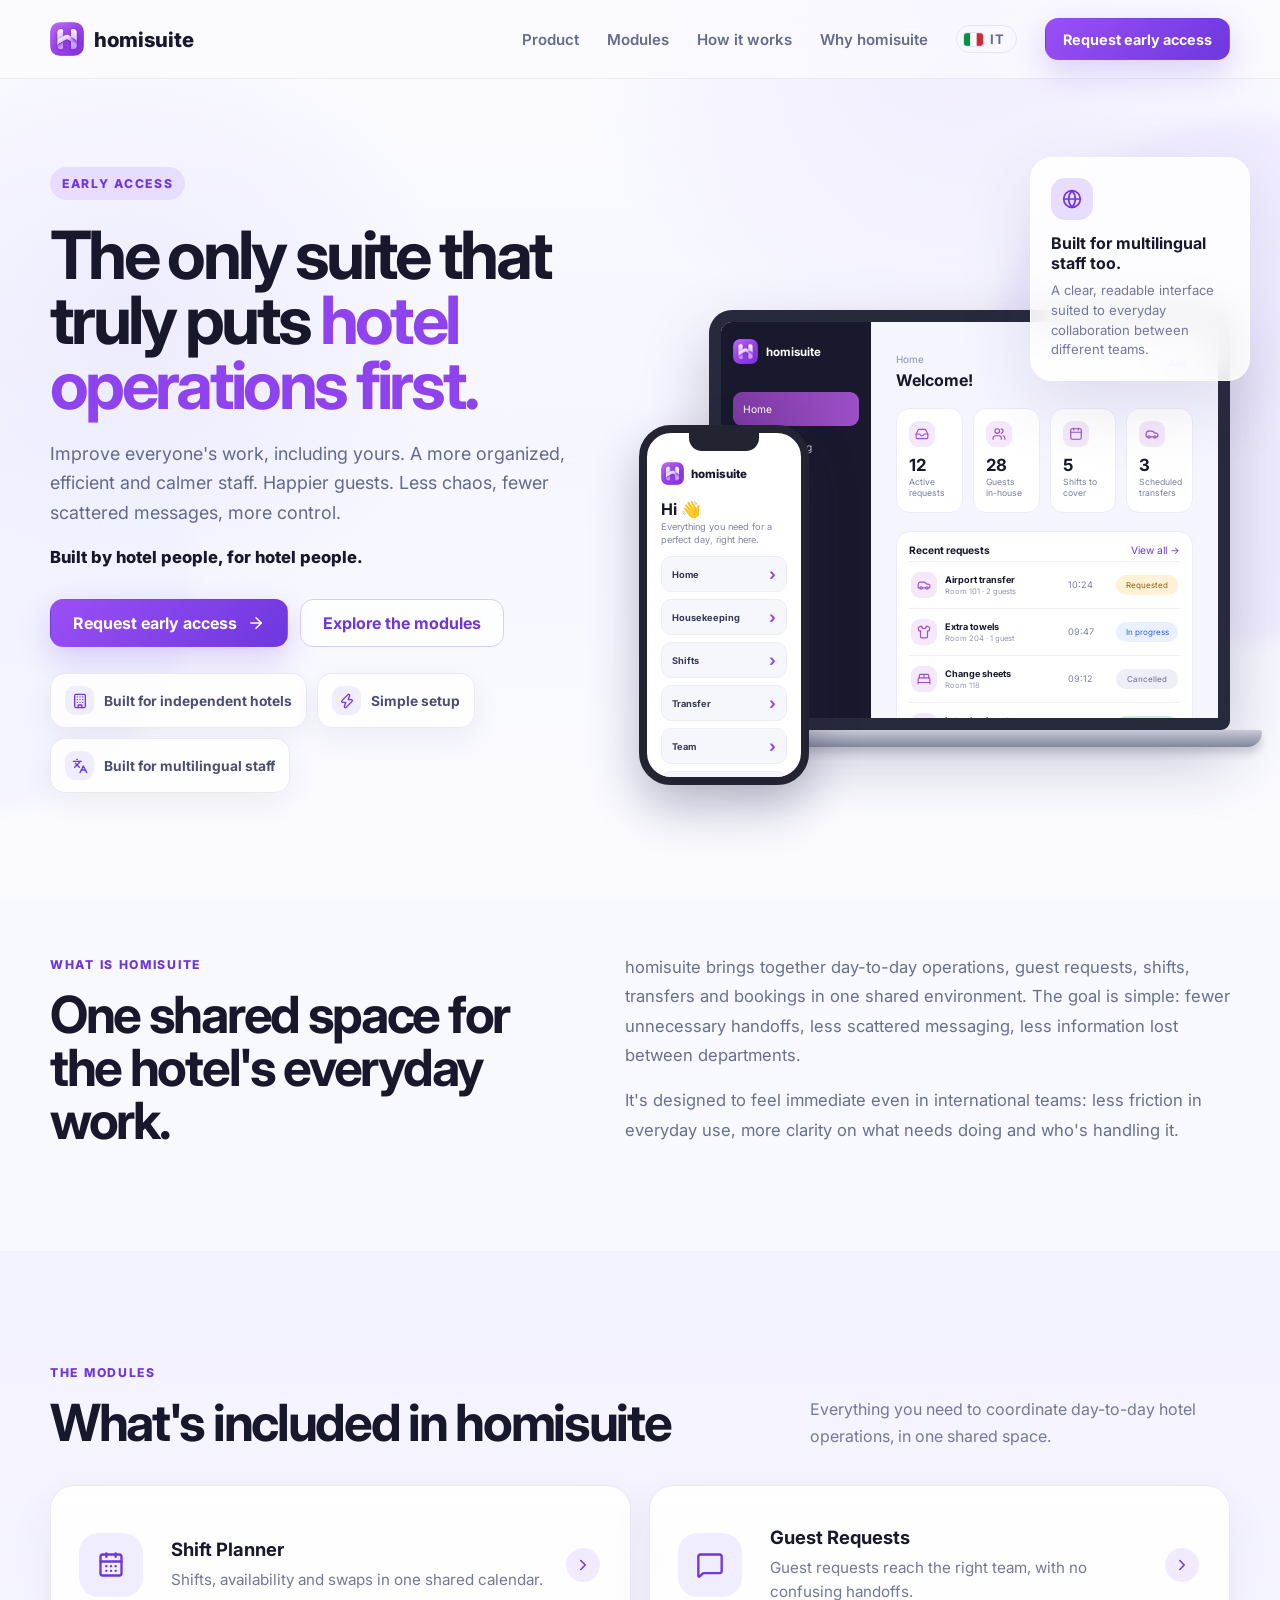
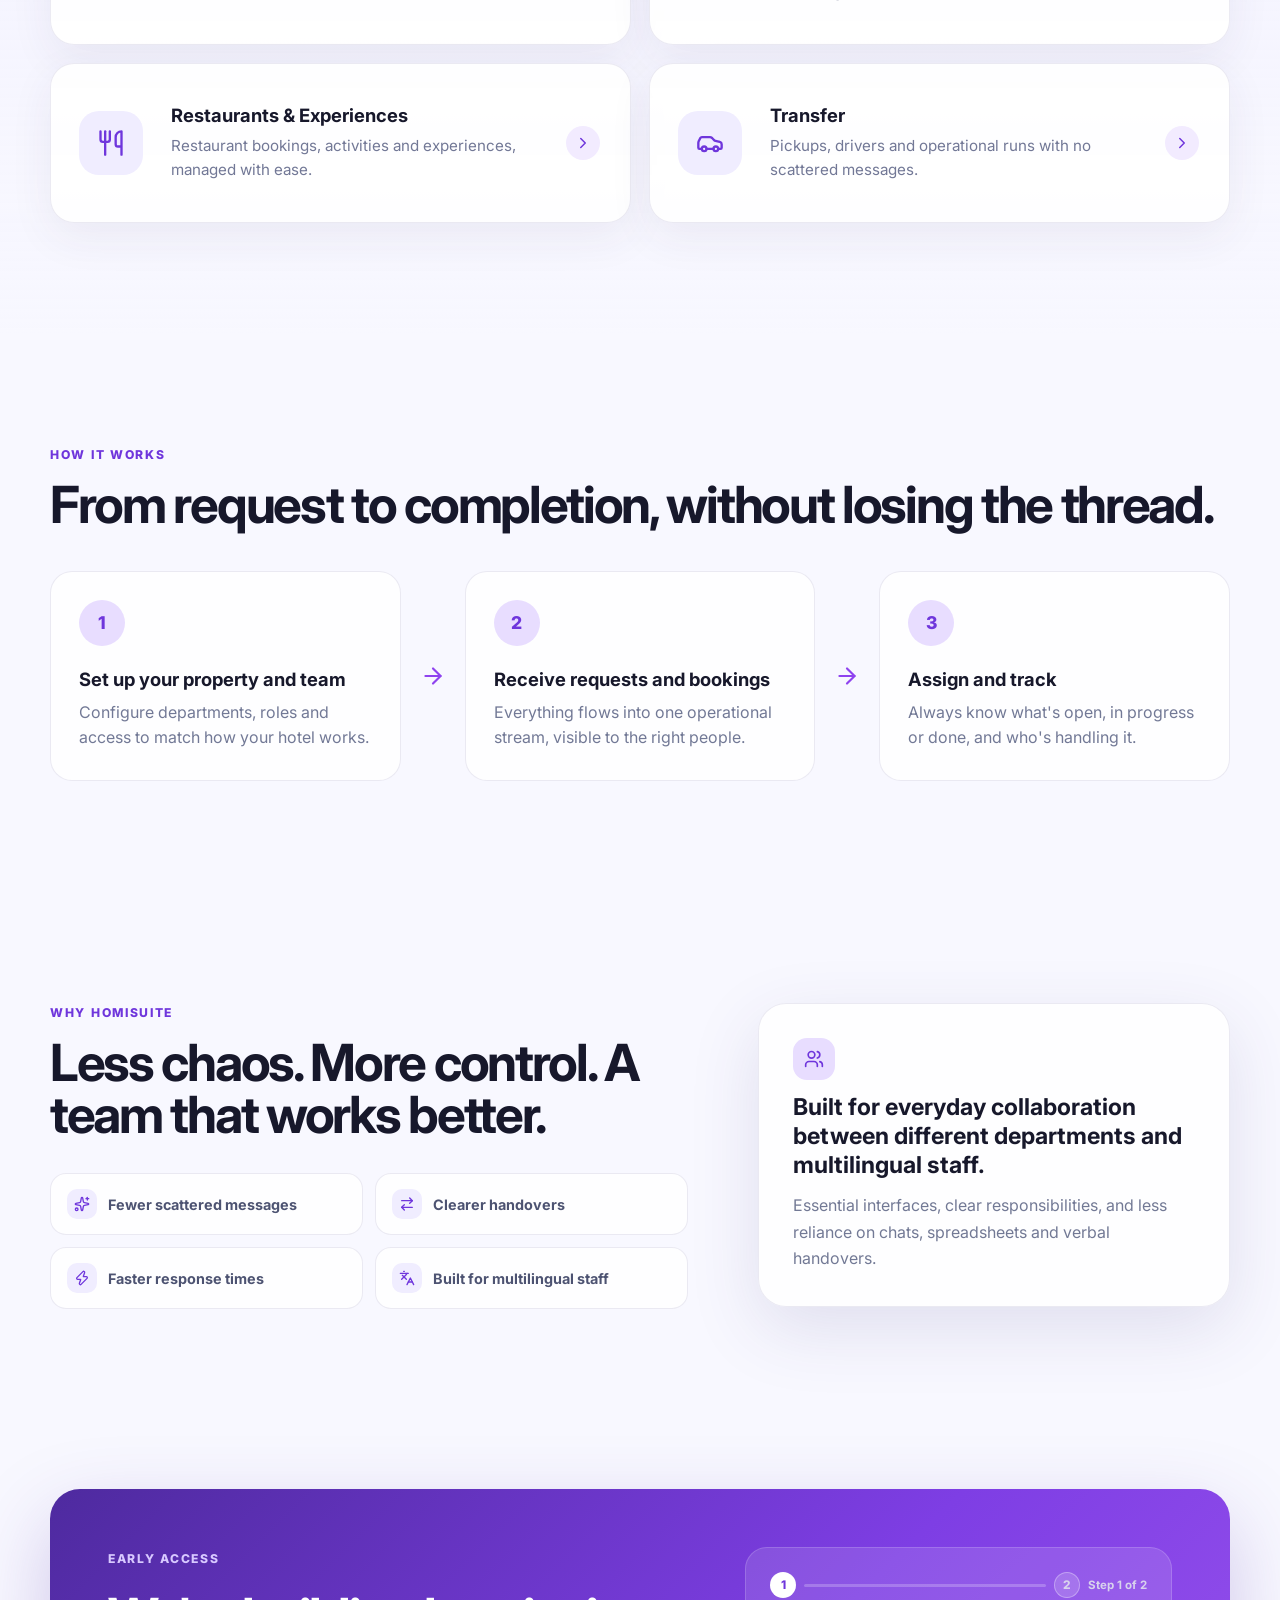
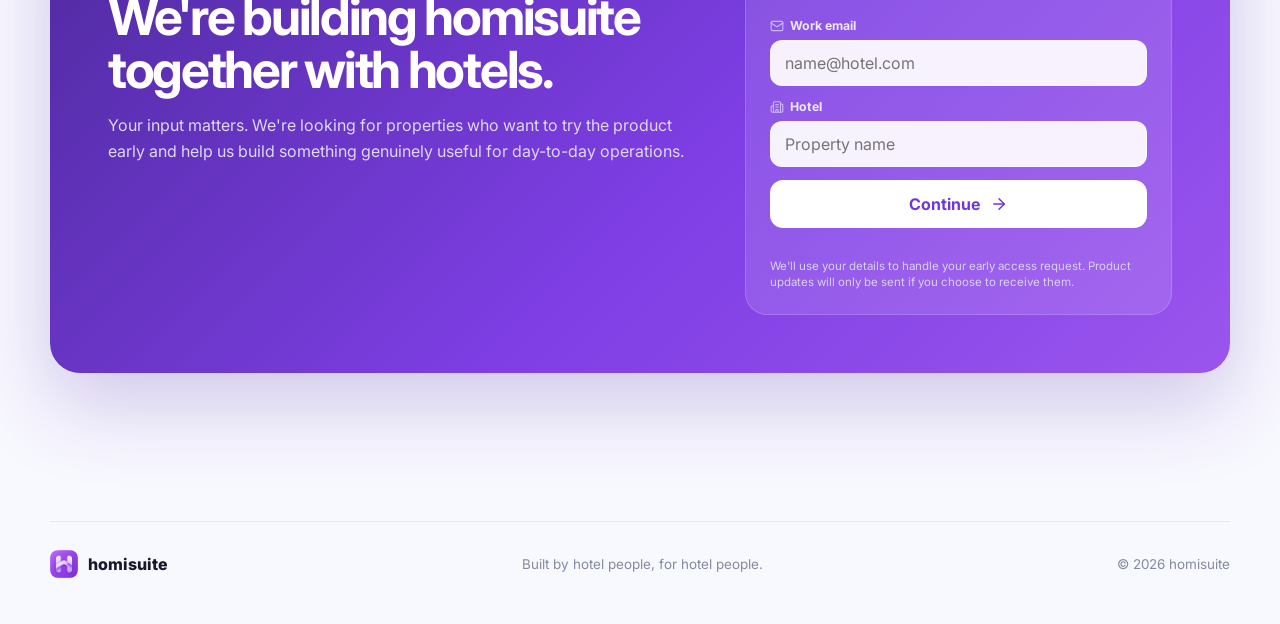
==== commit 0eade346: "Rimuove il bordo bianco dal logo e aggiunge vere flag icon al selettore lingua Il PNG del logo aveva" ====
--- a/en/index.html
+++ b/en/index.html
@@ -73,7 +73,14 @@
         <a href="#modules">Modules</a>
         <a href="#how-it-works">How it works</a>
         <a href="#why">Why homisuite</a>
-        <a class="lang-switch" href="/" hreflang="it" lang="it">IT</a>
+        <a class="lang-switch" href="/" hreflang="it" lang="it">
+          <svg class="flag-icon" viewBox="0 0 60 40" aria-hidden="true">
+            <rect width="20" height="40" fill="#009246"/>
+            <rect width="20" height="40" x="20" fill="#fff"/>
+            <rect width="20" height="40" x="40" fill="#ce2b37"/>
+          </svg>
+          IT
+        </a>
       </nav>
 
       <a class="button button-small button-primary" href="#early-access">Request early access</a>
--- a/styles.css
+++ b/styles.css
@@ -101,8 +101,9 @@
 .brand-icon { width: 34px; height: 34px; border-radius: 10px; }
 .nav-links { display: flex; align-items: center; gap: 28px; margin-left: auto; color: #656b8c; font-weight: 600; font-size: .94rem; }
 .nav-links a:hover { color: var(--purple-2); }
-.lang-switch { display: inline-flex; align-items: center; padding: 5px 12px; border: 1px solid var(--border); border-radius: 999px; font-weight: 700; font-size: .82rem; letter-spacing: .02em; }
+.lang-switch { display: inline-flex; align-items: center; gap: 7px; padding: 5px 12px 5px 7px; border: 1px solid var(--border); border-radius: 999px; font-weight: 700; font-size: .82rem; letter-spacing: .02em; }
 .lang-switch:hover { color: var(--purple-2); border-color: var(--purple-soft); }
+.flag-icon { display: block; width: 19px; height: 13px; border-radius: 3px; flex-shrink: 0; overflow: hidden; box-shadow: 0 0 0 1px rgba(0,0,0,.08); }
 .menu-toggle { display: none; position: relative; border: 0; background: transparent; color: var(--navy); padding: 6px; width: 36px; height: 36px; }
 .menu-toggle .icon { position: absolute; top: 50%; left: 50%; width: 24px; height: 24px; margin: -12px 0 0 -12px; transition: opacity .18s ease, transform .28s cubic-bezier(.34,1.56,.64,1); }
 .menu-toggle .icon-x { opacity: 0; transform: rotate(-90deg) scale(.5); }
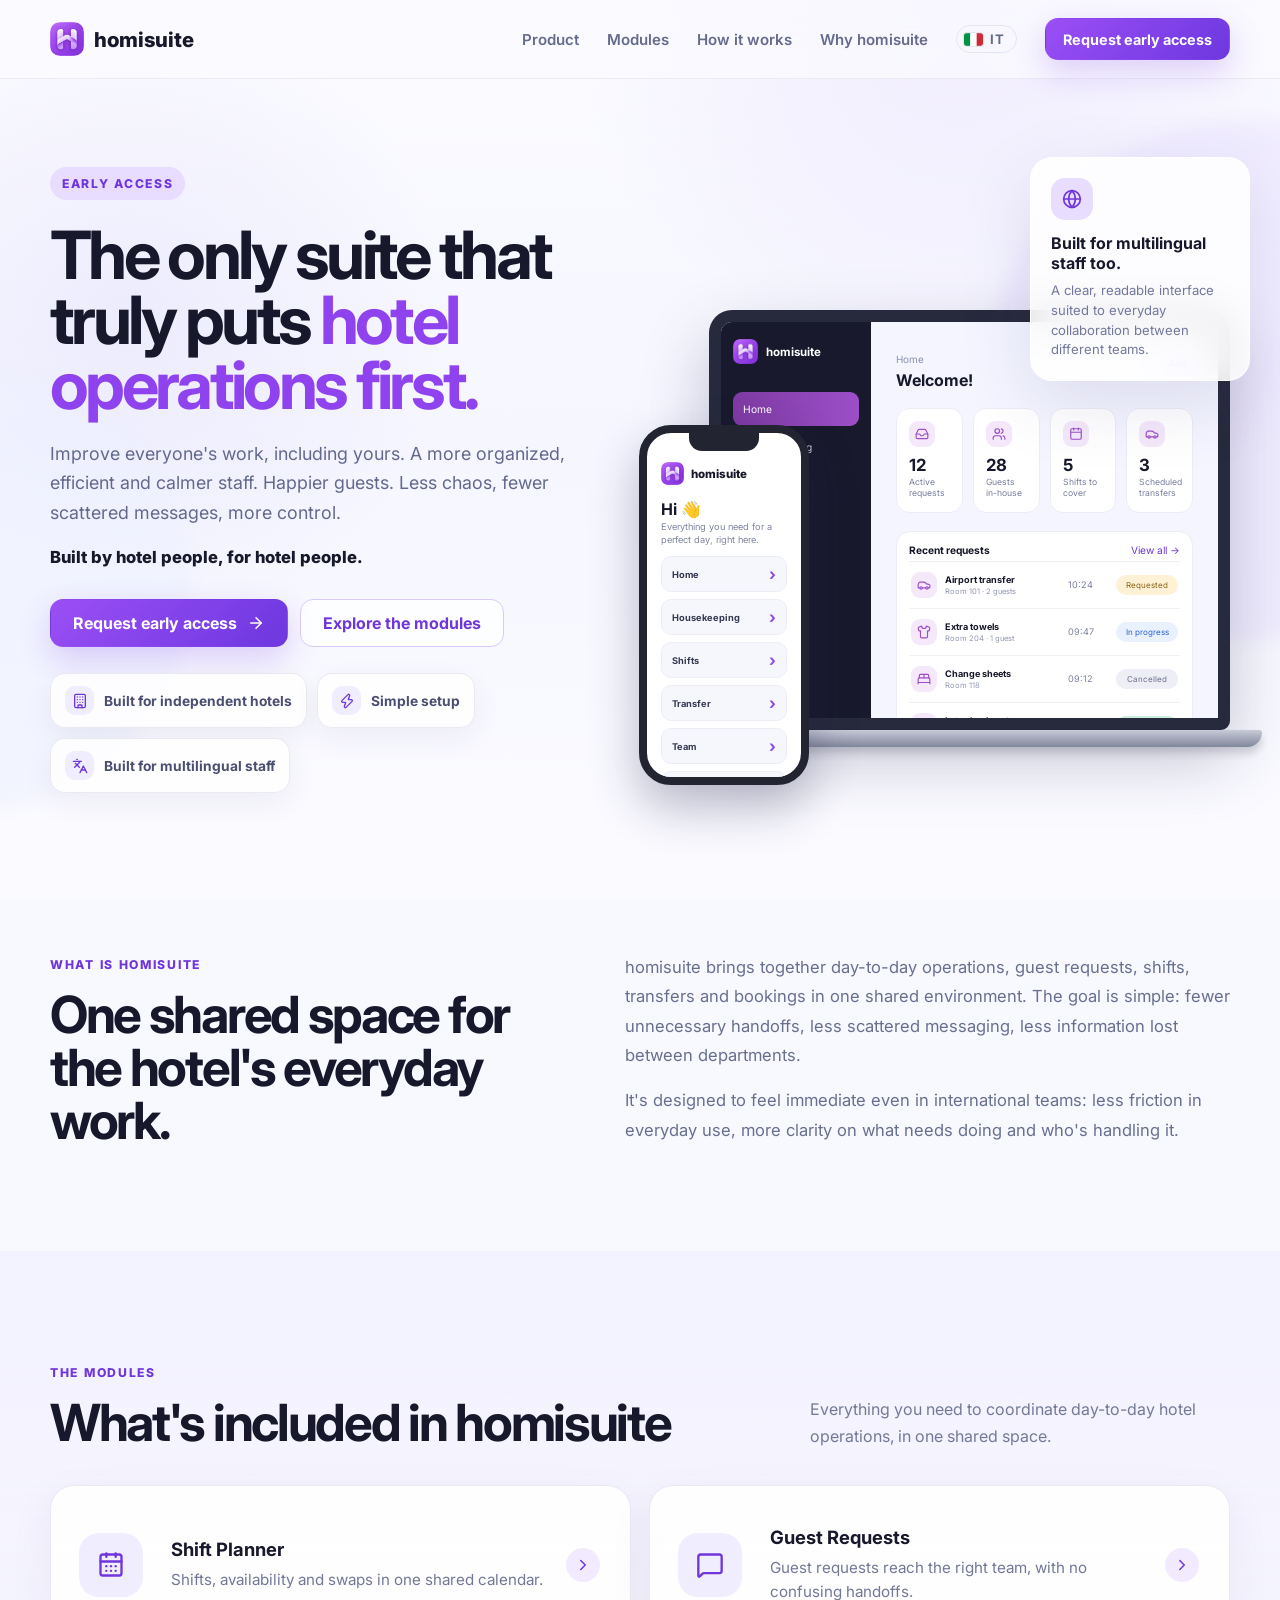
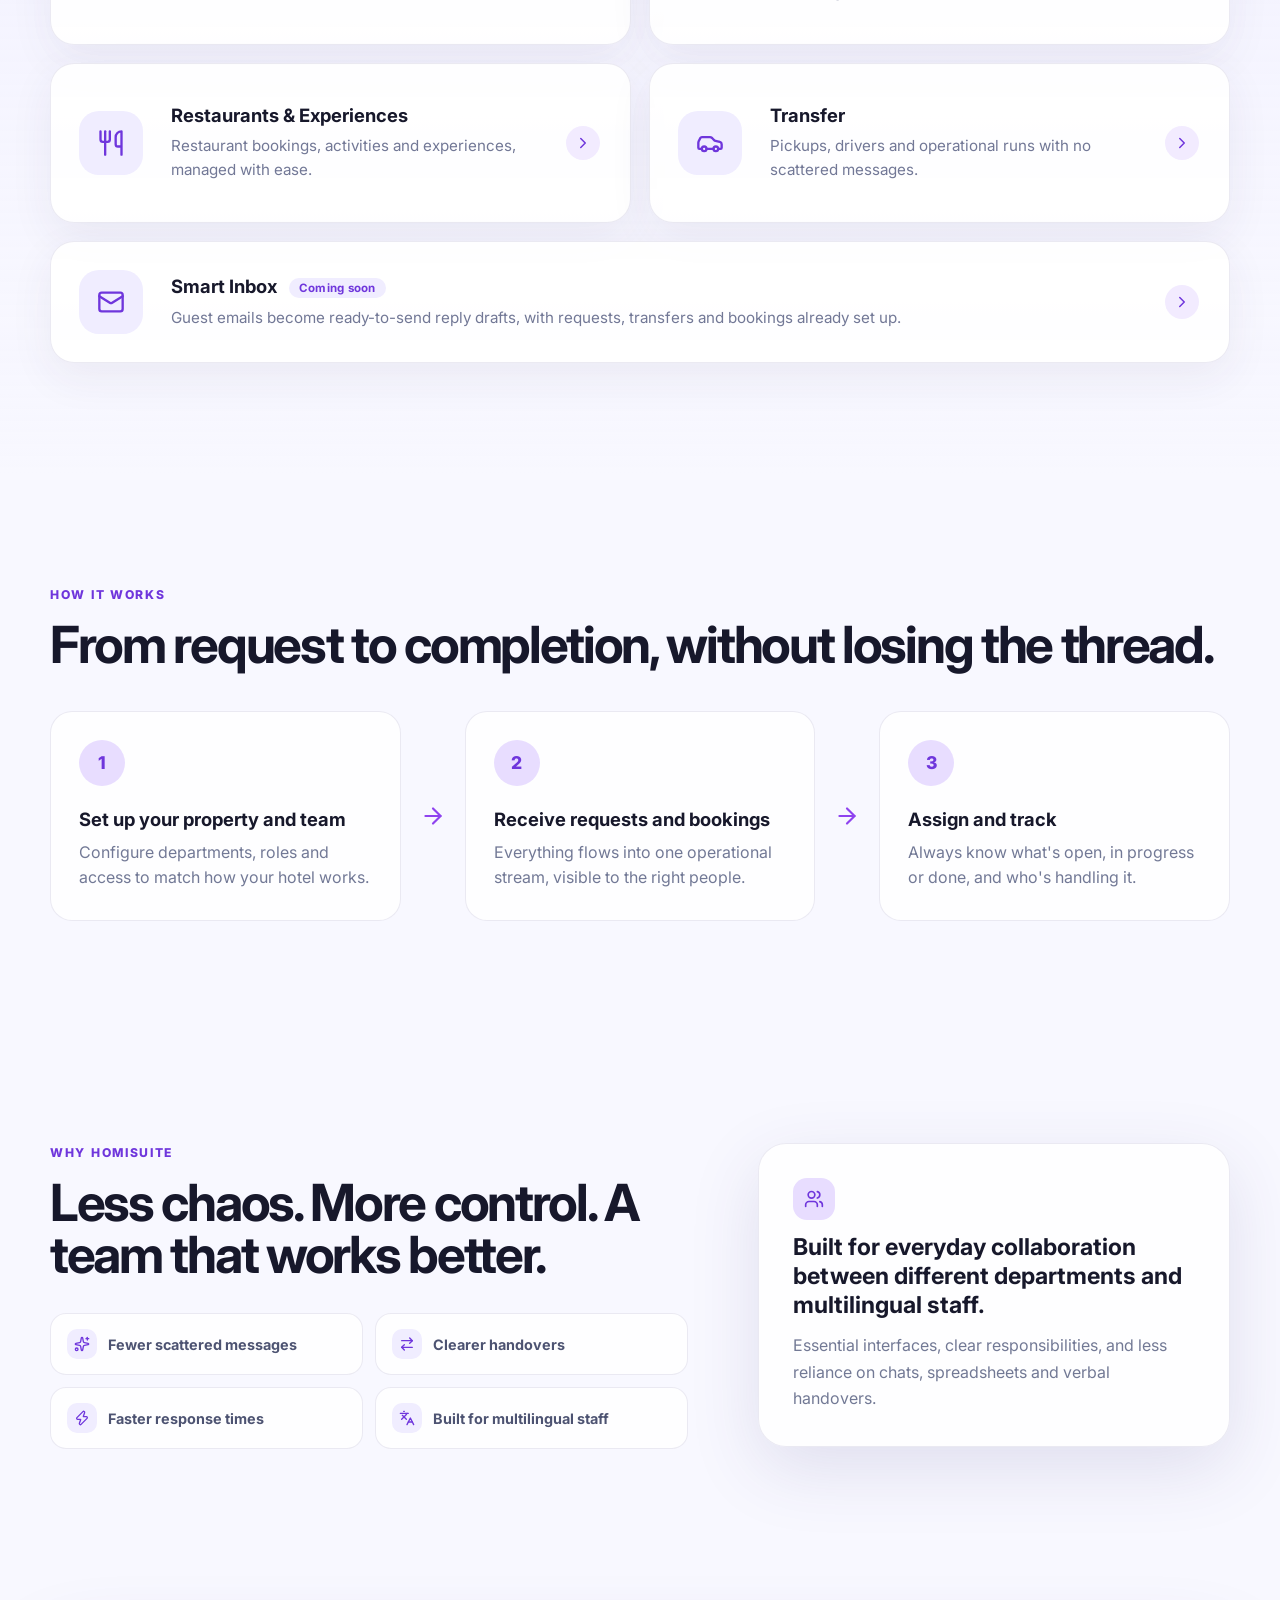
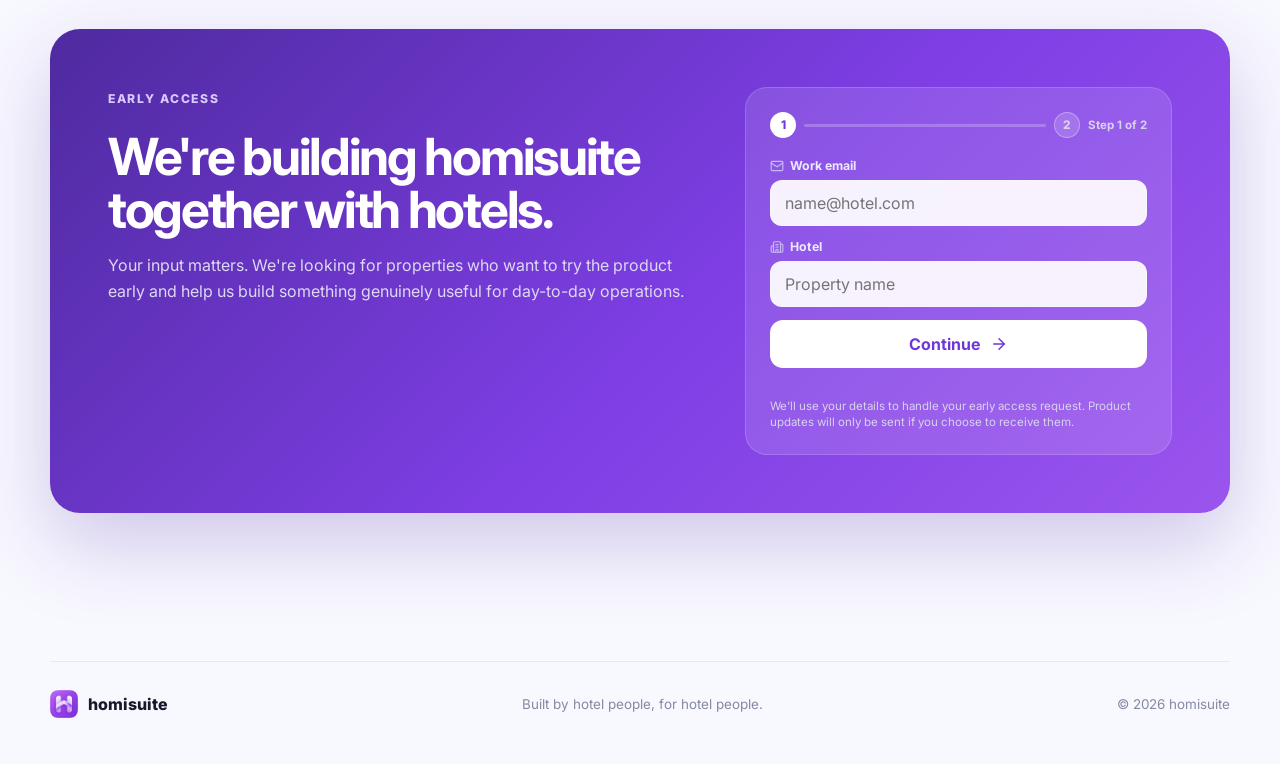
==== commit c4464359: "Aggiunge il modulo Smart Inbox (in arrivo) alla landing IT ed EN Nuova card a tutta larghezza sotto " ====
--- a/en/index.html
+++ b/en/index.html
@@ -219,6 +219,11 @@
           <article class="module-card reveal">
             <div class="module-icon"><svg class="icon icon-car" viewBox="0 0 24 24" fill="none" stroke="currentColor" stroke-width="2" stroke-linecap="round" stroke-linejoin="round" aria-hidden="true"><path d="M19 17h2c.6 0 1-.4 1-1v-3c0-.9-.7-1.7-1.5-1.9C18.7 10.6 16 10 16 10s-1.3-1.4-2.2-2.3c-.5-.4-1.1-.7-1.8-.7H5c-.6 0-1.1.4-1.4.9l-1.4 2.9A3.7 3.7 0 0 0 2 12v4c0 .6.4 1 1 1h2" /><circle cx="7" cy="17" r="2" /><path d="M9 17h6" /><circle cx="17" cy="17" r="2" /></svg></div>
             <div><h3>Transfer</h3><p>Pickups, drivers and operational runs with no scattered messages.</p></div>
+            <span class="card-arrow"><svg class="icon icon-chevron-right" viewBox="0 0 24 24" fill="none" stroke="currentColor" stroke-width="2" stroke-linecap="round" stroke-linejoin="round" aria-hidden="true"><path d="m9 18 6-6-6-6" /></svg></span>
+          </article>
+          <article class="module-card module-card--wide reveal">
+            <div class="module-icon"><svg class="icon icon-mail" viewBox="0 0 24 24" fill="none" stroke="currentColor" stroke-width="2" stroke-linecap="round" stroke-linejoin="round" aria-hidden="true"><rect width="20" height="16" x="2" y="4" rx="2" /><path d="m22 7-8.97 5.7a1.94 1.94 0 0 1-2.06 0L2 7" /></svg></div>
+            <div><h3>Smart Inbox <span class="module-badge">Coming soon</span></h3><p>Guest emails become ready-to-send reply drafts, with requests, transfers and bookings already set up.</p></div>
             <span class="card-arrow"><svg class="icon icon-chevron-right" viewBox="0 0 24 24" fill="none" stroke="currentColor" stroke-width="2" stroke-linecap="round" stroke-linejoin="round" aria-hidden="true"><path d="m9 18 6-6-6-6" /></svg></span>
           </article>
         </div>
--- a/styles.css
+++ b/styles.css
@@ -385,3 +385,7 @@
   h2 { font-size:2.3rem; }
   .cta-card h2 { font-size:2.25rem; }
 }
+
+/* Smart Inbox: modulo in arrivo, a tutta larghezza sotto la griglia 2×2 */
+.module-card--wide { grid-column: 1 / -1; min-height: 0; }
+.module-badge { display:inline-block; margin-left:8px; padding:3px 10px; border-radius:999px; background:var(--lavender); color:var(--purple-2); font-size:.72rem; font-weight:700; letter-spacing:.02em; vertical-align:middle; white-space:nowrap; }
